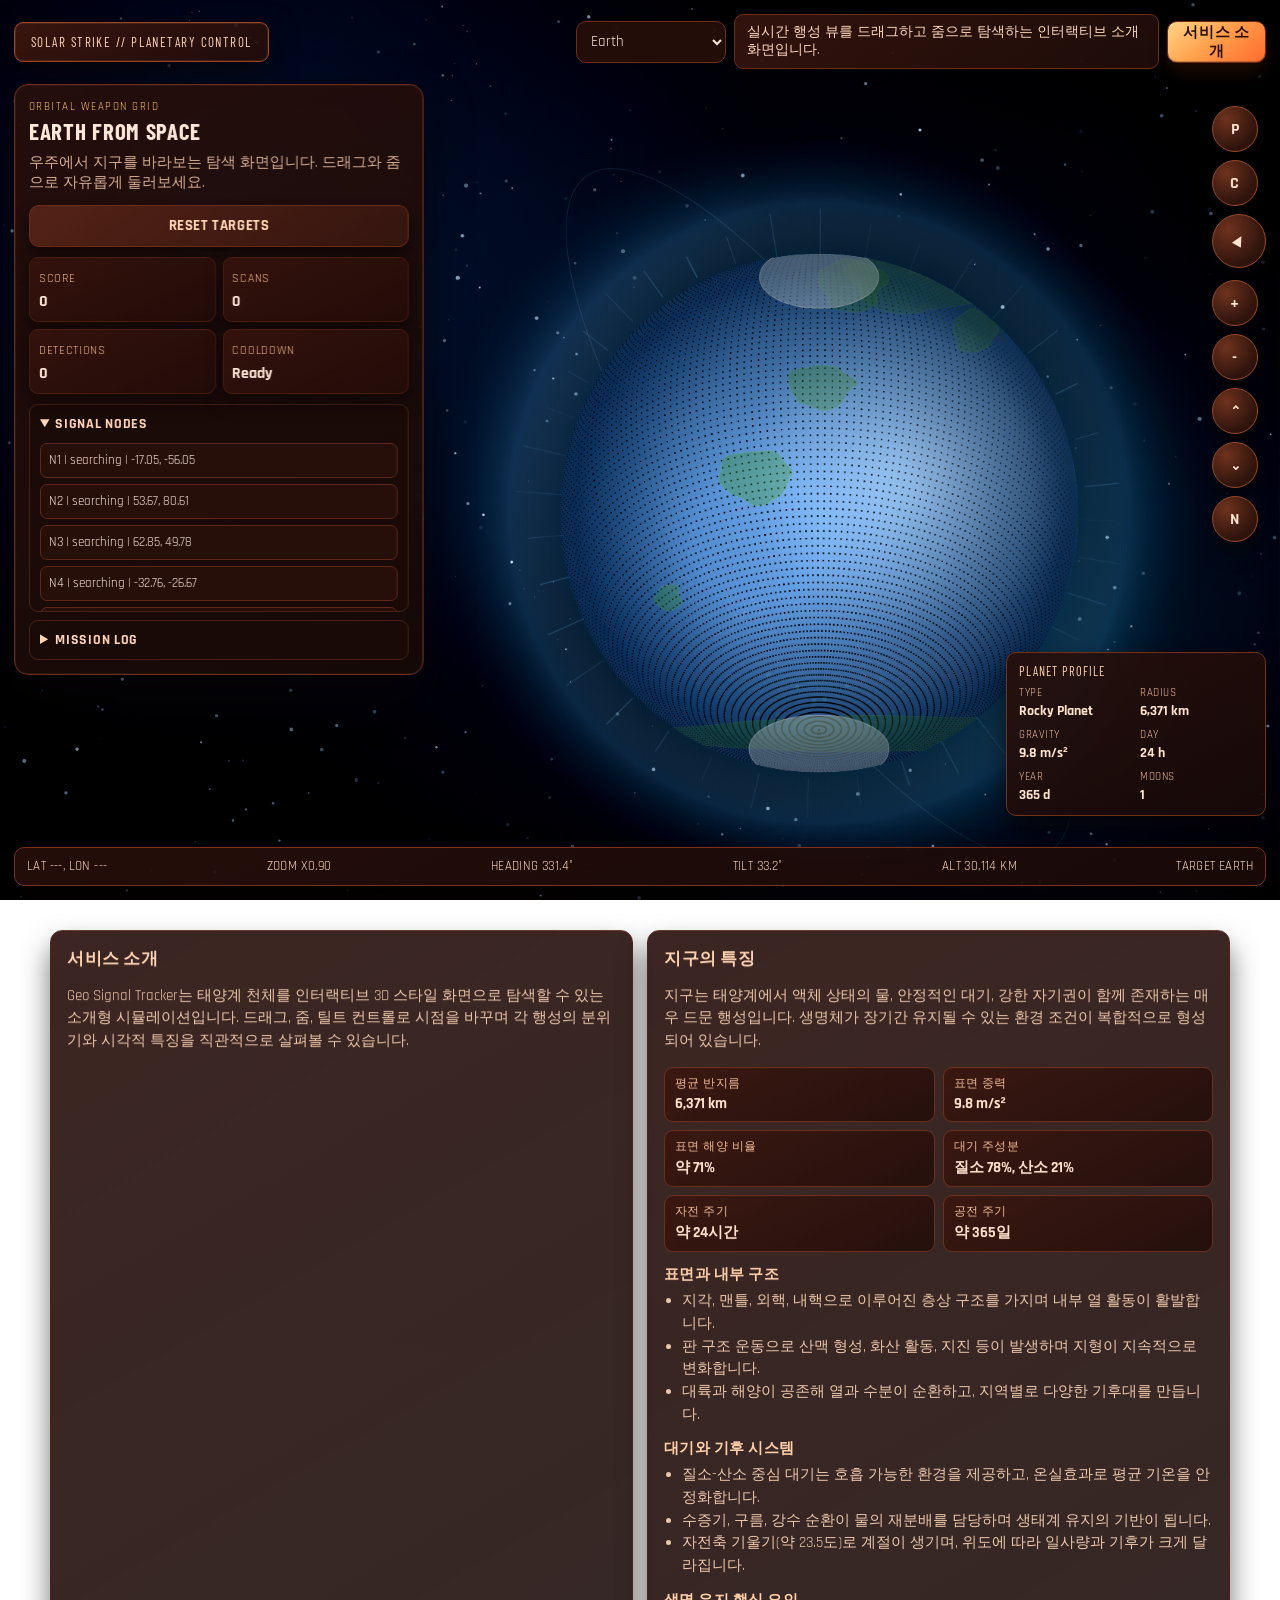
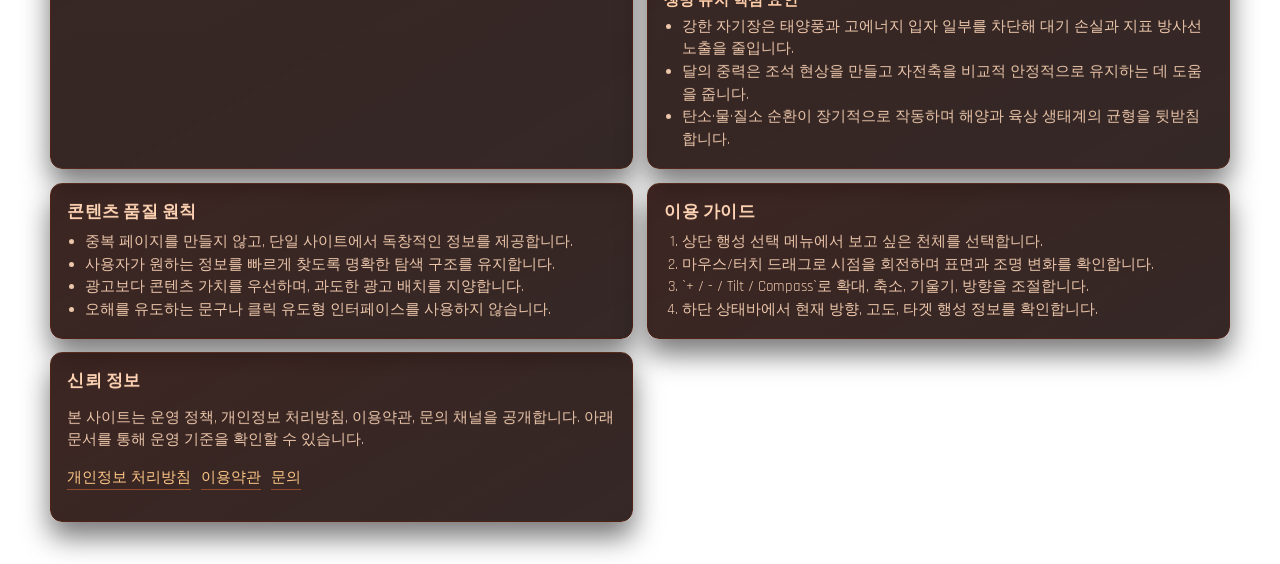
==== index.html @ fbc47e7e "Add impacts events cinema mode and planet info overlay" ====
<!doctype html>
<html lang="ko">
<head>
  <meta charset="UTF-8" />
  <meta name="viewport" content="width=device-width, initial-scale=1.0" />
  <meta
    name="description"
    content="Geo Signal Tracker는 태양계 천체를 인터랙티브 뷰로 탐색하는 소개형 시뮬레이션 웹사이트입니다."
  />
  <meta name="robots" content="index,follow,max-image-preview:large" />
  <meta name="google-adsense-account" content="ca-pub-2915741349735828" />
  <title>Planet Strike Console</title>
  <link rel="preconnect" href="https://fonts.googleapis.com" />
  <link rel="preconnect" href="https://fonts.gstatic.com" crossorigin />
  <link
    href="https://fonts.googleapis.com/css2?family=Barlow+Condensed:wght@500;700&family=Rajdhani:wght@400;500;700&display=swap"
    rel="stylesheet"
  />
  <link href="/style.css" rel="stylesheet" />
  <script
    async
    src="https://pagead2.googlesyndication.com/pagead/js/adsbygoogle.js?client=ca-pub-2915741349735828"
    crossorigin="anonymous"
  ></script>
</head>
<body>
  <main class="earth-app">
    <section class="globe-stage panel">
      <canvas id="globe-canvas" width="900" height="900" aria-label="interactive earth"></canvas>

      <header class="top-bar">
        <div class="brand">SOLAR STRIKE // PLANETARY CONTROL</div>
        <form id="strike-form" autocomplete="off" class="search-wrap">
          <select id="planet-select" name="planet" aria-label="Select planet">
            <option value="sun">Sun</option>
            <option value="mercury">Mercury</option>
            <option value="venus">Venus</option>
            <option value="earth" selected>Earth</option>
            <option value="mars">Mars</option>
            <option value="jupiter">Jupiter</option>
            <option value="saturn">Saturn</option>
            <option value="uranus">Uranus</option>
            <option value="neptune">Neptune</option>
            <option value="pluto">Pluto</option>
          </select>
          <p class="intro-chip">실시간 행성 뷰를 드래그하고 줌으로 탐색하는 인터랙티브 소개 화면입니다.</p>
          <button id="fire-btn" type="button">서비스 소개</button>
        </form>
      </header>

      <aside class="left-panel panel">
        <p class="eyebrow">Orbital Weapon Grid</p>
        <h1 id="mission-title">Earth From Space</h1>
        <p id="mission-sub" class="sub">우주에서 지구를 바라보는 탐색 화면입니다. 드래그와 줌으로 자유롭게 둘러보세요.</p>

        <form class="scan-form">
          <button id="scan-btn" class="secondary" type="button">Reset Targets</button>
        </form>

        <div class="hud-grid">
          <div class="stat"><span>Score</span><strong id="score">0</strong></div>
          <div class="stat"><span>Scans</span><strong id="shots">0</strong></div>
          <div class="stat"><span>Detections</span><strong id="hits">0</strong></div>
          <div class="stat"><span>Cooldown</span><strong id="cooldown">Ready</strong></div>
        </div>

        <details class="drawer" open>
          <summary>Signal Nodes</summary>
          <ul id="node-list"></ul>
        </details>

        <details class="drawer">
          <summary>Mission Log</summary>
          <ul id="log"></ul>
        </details>
      </aside>

      <div class="map-tools">
        <button id="drag-mode" aria-label="Toggle drag target">P</button>
        <button id="cinema-mode" aria-label="Toggle cinema mode">C</button>
        <button id="compass-btn" aria-label="Reset north">
          <span id="compass-needle">▲</span>
        </button>
        <button id="zoom-in" aria-label="Zoom in">+</button>
        <button id="zoom-out" aria-label="Zoom out">-</button>
        <button id="tilt-up" aria-label="Tilt up">⌃</button>
        <button id="tilt-down" aria-label="Tilt down">⌄</button>
        <button id="reset-view" aria-label="Reset view">N</button>
      </div>

      <aside id="planet-info" class="planet-info panel">
        <p class="planet-info-title">Planet Profile</p>
        <div class="planet-info-grid">
          <div><span>Type</span><strong id="info-type">-</strong></div>
          <div><span>Radius</span><strong id="info-radius">-</strong></div>
          <div><span>Gravity</span><strong id="info-gravity">-</strong></div>
          <div><span>Day</span><strong id="info-day">-</strong></div>
          <div><span>Year</span><strong id="info-year">-</strong></div>
          <div><span>Moons</span><strong id="info-moons">-</strong></div>
        </div>
      </aside>

      <footer class="status-bar">
        <span id="view-coord">Lat ---, Lon ---</span>
        <span id="view-zoom">Zoom x1.00</span>
        <span id="view-heading">Heading ---</span>
        <span id="view-tilt">Tilt ---</span>
        <span id="view-alt">Alt --- km</span>
        <span id="view-target">Target Earth</span>
      </footer>
    </section>

    <section class="content-shell">
      <article class="content-card">
        <h2>서비스 소개</h2>
        <p>
          Geo Signal Tracker는 태양계 천체를 인터랙티브 3D 스타일 화면으로 탐색할 수 있는 소개형 시뮬레이션입니다.
          드래그, 줌, 틸트 컨트롤로 시점을 바꾸며 각 행성의 분위기와 시각적 특징을 직관적으로 살펴볼 수 있습니다.
        </p>
      </article>

      <article class="content-card">
        <h2>지구의 특징</h2>
        <p>
          지구는 태양계에서 액체 상태의 물, 안정적인 대기, 강한 자기권이 함께 존재하는 매우 드문 행성입니다.
          생명체가 장기간 유지될 수 있는 환경 조건이 복합적으로 형성되어 있습니다.
        </p>
        <div class="earth-facts-grid">
          <div class="fact-item"><span>평균 반지름</span><strong>6,371 km</strong></div>
          <div class="fact-item"><span>표면 중력</span><strong>9.8 m/s²</strong></div>
          <div class="fact-item"><span>표면 해양 비율</span><strong>약 71%</strong></div>
          <div class="fact-item"><span>대기 주성분</span><strong>질소 78%, 산소 21%</strong></div>
          <div class="fact-item"><span>자전 주기</span><strong>약 24시간</strong></div>
          <div class="fact-item"><span>공전 주기</span><strong>약 365일</strong></div>
        </div>

        <h3>표면과 내부 구조</h3>
        <ul>
          <li>지각, 맨틀, 외핵, 내핵으로 이루어진 층상 구조를 가지며 내부 열 활동이 활발합니다.</li>
          <li>판 구조 운동으로 산맥 형성, 화산 활동, 지진 등이 발생하며 지형이 지속적으로 변화합니다.</li>
          <li>대륙과 해양이 공존해 열과 수분이 순환하고, 지역별로 다양한 기후대를 만듭니다.</li>
        </ul>

        <h3>대기와 기후 시스템</h3>
        <ul>
          <li>질소-산소 중심 대기는 호흡 가능한 환경을 제공하고, 온실효과로 평균 기온을 안정화합니다.</li>
          <li>수증기, 구름, 강수 순환이 물의 재분배를 담당하며 생태계 유지의 기반이 됩니다.</li>
          <li>자전축 기울기(약 23.5도)로 계절이 생기며, 위도에 따라 일사량과 기후가 크게 달라집니다.</li>
        </ul>

        <h3>생명 유지 핵심 요인</h3>
        <ul>
          <li>강한 자기장은 태양풍과 고에너지 입자 일부를 차단해 대기 손실과 지표 방사선 노출을 줄입니다.</li>
          <li>달의 중력은 조석 현상을 만들고 자전축을 비교적 안정적으로 유지하는 데 도움을 줍니다.</li>
          <li>탄소·물·질소 순환이 장기적으로 작동하며 해양과 육상 생태계의 균형을 뒷받침합니다.</li>
        </ul>
      </article>

      <article class="content-card">
        <h2>콘텐츠 품질 원칙</h2>
        <ul>
          <li>중복 페이지를 만들지 않고, 단일 사이트에서 독창적인 정보를 제공합니다.</li>
          <li>사용자가 원하는 정보를 빠르게 찾도록 명확한 탐색 구조를 유지합니다.</li>
          <li>광고보다 콘텐츠 가치를 우선하며, 과도한 광고 배치를 지양합니다.</li>
          <li>오해를 유도하는 문구나 클릭 유도형 인터페이스를 사용하지 않습니다.</li>
        </ul>
      </article>

      <article class="content-card">
        <h2>이용 가이드</h2>
        <ol>
          <li>상단 행성 선택 메뉴에서 보고 싶은 천체를 선택합니다.</li>
          <li>마우스/터치 드래그로 시점을 회전하며 표면과 조명 변화를 확인합니다.</li>
          <li>`+ / - / Tilt / Compass`로 확대, 축소, 기울기, 방향을 조절합니다.</li>
          <li>하단 상태바에서 현재 방향, 고도, 타겟 행성 정보를 확인합니다.</li>
        </ol>
      </article>

      <article class="content-card">
        <h2>신뢰 정보</h2>
        <p>
          본 사이트는 운영 정책, 개인정보 처리방침, 이용약관, 문의 채널을 공개합니다.
          아래 문서를 통해 운영 기준을 확인할 수 있습니다.
        </p>
        <p class="policy-links">
          <a href="/privacy.html">개인정보 처리방침</a>
          <a href="/terms.html">이용약관</a>
          <a href="/contact.html">문의</a>
        </p>
      </article>
    </section>
  </main>

  <script defer src="/main.js"></script>
</body>
</html>
---- style.css ----
:root {
  --bg-0: #090402;
  --bg-1: #140805;
  --bg-2: #1f0f0a;
  --panel: rgba(28, 11, 8, 0.86);
  --panel-strong: rgba(38, 14, 10, 0.94);
  --line: #6f2c16;
  --line-soft: #4a1f12;
  --text: #ffe8d9;
  --muted: #d6ae93;
  --accent: #ff7a2a;
  --accent-2: #ffc46a;
  --good: #9af0ce;
  --alert: #ff7c68;
}

* {
  box-sizing: border-box;
}

body {
  margin: 0;
  min-height: 100vh;
  font-family: "Rajdhani", "Noto Sans KR", sans-serif;
  color: var(--text);
  background:
    radial-gradient(circle at 16% 22%, rgba(255, 119, 54, 0.14), transparent 35%),
    radial-gradient(circle at 81% 74%, rgba(255, 196, 106, 0.12), transparent 38%),
    linear-gradient(140deg, var(--bg-0) 0%, var(--bg-1) 45%, var(--bg-2) 100%);
  background-attachment: fixed;
}

body::before,
body::after {
  content: "";
  position: fixed;
  inset: 0;
  pointer-events: none;
  z-index: -1;
}

body::before {
  background:
    radial-gradient(circle at 52% 52%, rgba(255, 117, 49, 0.08) 0, rgba(255, 117, 49, 0) 54%),
    repeating-linear-gradient(
      -22deg,
      rgba(255, 169, 92, 0.035) 0 1px,
      rgba(255, 169, 92, 0) 1px 16px
    );
}

body::after {
  background-image:
    radial-gradient(circle, rgba(255, 234, 216, 0.2) 0 0.7px, transparent 0.8px),
    radial-gradient(circle, rgba(255, 175, 114, 0.14) 0 0.5px, transparent 0.7px);
  background-size: 170px 170px, 105px 105px;
  background-position: 0 0, 45px 30px;
  opacity: 0.22;
}

.earth-app {
  width: 100vw;
  min-height: 100vh;
  perspective: 1300px;
}

.panel {
  border: 1px solid var(--line);
  border-radius: 14px;
  backdrop-filter: blur(12px);
}

.globe-stage {
  position: relative;
  min-height: 100vh;
  overflow: hidden;
  border: 0;
  border-radius: 0;
  transform-style: preserve-3d;
  transition: transform 220ms ease-out;
}

#globe-canvas {
  width: 100%;
  height: 100vh;
  display: block;
  touch-action: none;
  cursor: grab;
  filter: saturate(1.2) contrast(1.14) brightness(1.03);
}

#globe-canvas.dragging {
  cursor: grabbing;
}

.top-bar {
  position: absolute;
  top: 14px;
  left: 14px;
  right: 14px;
  display: flex;
  justify-content: space-between;
  align-items: center;
  gap: 14px;
  pointer-events: none;
  transform: translate3d(0, 0, 22px);
  transition: transform 180ms ease-out;
}

.brand {
  padding: 11px 16px;
  border-radius: 9px;
  border: 1px solid #9d4322;
  background:
    linear-gradient(145deg, rgba(61, 22, 14, 0.92), rgba(35, 14, 10, 0.9));
  letter-spacing: 0.11em;
  text-transform: uppercase;
  font-size: 0.82rem;
  font-family: "Barlow Condensed", "Rajdhani", sans-serif;
  color: #ffd6b9;
  box-shadow:
    0 10px 28px rgba(13, 6, 4, 0.65),
    inset 0 0 0 1px rgba(255, 194, 149, 0.1);
}

.search-wrap {
  width: min(690px, 72vw);
  display: flex;
  gap: 8px;
  align-items: center;
  pointer-events: auto;
}

.search-wrap .intro-chip {
  flex: 1 1 auto;
  margin: 0;
  padding: 9px 12px;
  border: 1px solid #6f2c16;
  border-radius: 9px;
  background: linear-gradient(145deg, rgba(53, 20, 14, 0.94), rgba(31, 13, 9, 0.92));
  color: #ffd8bd;
  font-size: 0.85rem;
  line-height: 1.3;
}

#planet-select {
  flex: 0 0 150px;
}

.left-panel {
  position: absolute;
  top: 84px;
  left: 14px;
  width: min(410px, 92vw);
  max-height: calc(100vh - 180px);
  overflow: auto;
  background:
    linear-gradient(152deg, rgba(40, 15, 11, 0.91), rgba(23, 10, 8, 0.9));
  padding: 14px;
  box-shadow:
    0 20px 46px rgba(8, 4, 3, 0.66),
    inset 0 0 0 1px rgba(255, 202, 163, 0.06);
  transform: translate3d(0, 0, 36px) rotateX(0deg) rotateY(2.4deg);
  transform-origin: left center;
  transition: transform 220ms ease-out;
}

.eyebrow {
  margin: 0;
  text-transform: uppercase;
  letter-spacing: 0.13em;
  color: var(--accent-2);
  font-size: 0.71rem;
}

h1 {
  margin: 3px 0 8px;
  font-size: 1.44rem;
  font-family: "Barlow Condensed", "Rajdhani", sans-serif;
  letter-spacing: 0.03em;
  text-transform: uppercase;
}

.sub {
  margin: 0 0 11px;
  color: var(--muted);
  font-size: 0.91rem;
  line-height: 1.4;
}

.scan-form {
  margin-bottom: 10px;
}

.hud-grid {
  display: grid;
  grid-template-columns: repeat(2, 1fr);
  gap: 7px;
  margin-bottom: 10px;
}

.stat {
  border: 1px solid var(--line-soft);
  border-radius: 9px;
  padding: 9px;
  background: linear-gradient(155deg, rgba(54, 19, 13, 0.95), rgba(35, 13, 9, 0.92));
  transform: translateZ(16px);
  box-shadow: 0 8px 18px rgba(9, 4, 2, 0.54);
}

.stat span {
  color: #f6bc93;
  font-size: 0.72rem;
  text-transform: uppercase;
  letter-spacing: 0.06em;
}

.stat strong {
  display: block;
  margin-top: 3px;
  font-size: 1rem;
}

.drawer {
  margin-top: 8px;
  border: 1px solid var(--line-soft);
  border-radius: 9px;
  background: rgba(26, 11, 8, 0.9);
  overflow: hidden;
}

.drawer summary {
  cursor: pointer;
  padding: 10px;
  font-weight: 700;
  font-size: 0.9rem;
  color: #ffd5ba;
  text-transform: uppercase;
  letter-spacing: 0.05em;
}

#node-list,
#log {
  list-style: none;
  margin: 0;
  padding: 0 10px 10px;
  display: grid;
  gap: 6px;
  max-height: 168px;
  overflow: auto;
}

#node-list li,
#log li {
  border: 1px solid #5e2717;
  border-radius: 7px;
  padding: 8px;
  background: rgba(40, 15, 10, 0.95);
  font-size: 0.84rem;
}

#node-list li.detected {
  border-color: #4cb592;
  color: var(--good);
}

input,
select,
button {
  height: 42px;
  border-radius: 10px;
  border: 1px solid var(--line);
  font-size: 0.93rem;
  font-family: inherit;
}

input {
  width: 100%;
  background: var(--panel-strong);
  color: var(--text);
  padding: 0 12px;
}

select {
  min-width: 148px;
  background: var(--panel-strong);
  color: var(--text);
  padding: 0 10px;
}

button {
  background: linear-gradient(140deg, #ffd586, #ff9f4b 48%, #ff6b2f 100%);
  color: #2a0f07;
  font-weight: 700;
  text-transform: uppercase;
  letter-spacing: 0.04em;
  padding: 0 14px;
  cursor: pointer;
  box-shadow: 0 9px 16px rgba(85, 29, 10, 0.34), inset 0 -1px 0 rgba(0, 0, 0, 0.22);
}

button:hover {
  filter: brightness(1.05);
}

button:disabled {
  opacity: 0.62;
  cursor: not-allowed;
}

.secondary {
  width: 100%;
  background: linear-gradient(145deg, #542216, #34150f);
  color: #ffd7b7;
  box-shadow: 0 8px 14px rgba(8, 3, 2, 0.55);
}

.map-tools {
  position: absolute;
  right: 14px;
  top: 106px;
  display: grid;
  gap: 8px;
  transform: translate3d(0, 0, 32px) rotateX(0deg) rotateY(-2deg);
  transition: transform 220ms ease-out;
}

.planet-info {
  position: absolute;
  right: 14px;
  bottom: 84px;
  width: min(260px, 68vw);
  padding: 11px 12px;
  border: 1px solid #723019;
  border-radius: 10px;
  background: linear-gradient(152deg, rgba(40, 15, 11, 0.92), rgba(24, 10, 8, 0.88));
  box-shadow: 0 12px 26px rgba(8, 4, 3, 0.62);
  transform: translate3d(0, 0, 24px);
  transition: transform 220ms ease-out;
}

.planet-info-title {
  margin: 0 0 8px;
  color: #ffd4b2;
  font-size: 0.78rem;
  letter-spacing: 0.08em;
  text-transform: uppercase;
  font-family: "Barlow Condensed", "Rajdhani", sans-serif;
}

.planet-info-grid {
  display: grid;
  grid-template-columns: repeat(2, minmax(0, 1fr));
  gap: 8px;
}

.planet-info-grid span {
  display: block;
  color: #efbb98;
  font-size: 0.69rem;
  text-transform: uppercase;
  letter-spacing: 0.05em;
}

.planet-info-grid strong {
  display: block;
  margin-top: 2px;
  color: #ffe3cd;
  font-size: 0.86rem;
}

.map-tools button {
  width: 46px;
  height: 46px;
  padding: 0;
  border-radius: 50%;
  background: radial-gradient(circle at 30% 28%, #6f321e, #2f140d 68%);
  color: #ffe5cf;
  border: 1px solid #9d4a2a;
  font-size: 1rem;
  display: grid;
  place-items: center;
  box-shadow: 0 9px 20px rgba(11, 5, 3, 0.62);
}

.map-tools button.active {
  border-color: #ffd19c;
  box-shadow: 0 0 0 1px rgba(255, 209, 156, 0.45), 0 9px 20px rgba(11, 5, 3, 0.62);
}

#compass-btn {
  width: 54px;
  height: 54px;
  margin-bottom: 4px;
}

#compass-needle {
  display: inline-block;
  font-size: 1.1rem;
  transform: rotate(var(--heading, 0deg));
  transition: transform 120ms linear;
}

.status-bar {
  position: absolute;
  left: 14px;
  right: 14px;
  bottom: 14px;
  padding: 10px 12px;
  display: flex;
  gap: 14px;
  justify-content: space-between;
  align-items: center;
  border: 1px solid #7a321b;
  border-radius: 10px;
  background: linear-gradient(152deg, rgba(38, 14, 10, 0.94), rgba(26, 10, 8, 0.9));
  color: #ffd9bf;
  font-size: 0.82rem;
  text-transform: uppercase;
  letter-spacing: 0.03em;
  transform: translate3d(0, 0, 26px) rotateX(0deg);
  box-shadow: 0 14px 30px rgba(7, 3, 2, 0.64);
  transition: transform 220ms ease-out;
}

.log-alert {
  color: var(--alert);
}

.content-shell {
  width: min(1180px, 94vw);
  margin: 30px auto 42px;
  display: grid;
  grid-template-columns: repeat(2, minmax(0, 1fr));
  gap: 14px;
}

.content-card {
  border: 1px solid #522315;
  border-radius: 12px;
  background: linear-gradient(150deg, rgba(39, 14, 10, 0.9), rgba(24, 10, 8, 0.88));
  padding: 16px;
  transform: translate3d(0, 0, 8px) rotateX(1.2deg) rotateY(0deg);
  box-shadow: 0 15px 28px rgba(8, 4, 3, 0.55);
  transition: transform 220ms ease-out;
}

.content-card h2 {
  margin: 0 0 8px;
  font-family: "Barlow Condensed", "Rajdhani", sans-serif;
  letter-spacing: 0.03em;
  font-size: 1.06rem;
  text-transform: uppercase;
  color: #ffd4b4;
}

.content-card p,
.content-card li {
  color: #edc7ab;
  font-size: 0.92rem;
  line-height: 1.54;
}

.content-card h3 {
  margin: 12px 0 6px;
  font-family: "Barlow Condensed", "Rajdhani", sans-serif;
  letter-spacing: 0.03em;
  font-size: 0.94rem;
  text-transform: uppercase;
  color: #ffcfab;
}

.content-card ul,
.content-card ol {
  margin: 0;
  padding-left: 18px;
}

.earth-facts-grid {
  margin: 10px 0 8px;
  display: grid;
  grid-template-columns: repeat(2, minmax(0, 1fr));
  gap: 8px;
}

.fact-item {
  border: 1px solid #6b301d;
  border-radius: 9px;
  padding: 8px 10px;
  background: linear-gradient(155deg, rgba(58, 22, 15, 0.9), rgba(35, 14, 10, 0.88));
}

.fact-item span {
  display: block;
  color: #f0bb96;
  font-size: 0.73rem;
  letter-spacing: 0.04em;
  text-transform: uppercase;
}

.fact-item strong {
  display: block;
  margin-top: 3px;
  color: #ffe3cd;
  font-size: 0.96rem;
}

.policy-links {
  display: flex;
  gap: 10px;
  flex-wrap: wrap;
}

.policy-links a {
  color: #ffc787;
  text-decoration: none;
  border-bottom: 1px solid #8f492d;
}

@media (max-width: 980px) {
  .top-bar {
    flex-direction: column;
    align-items: stretch;
    gap: 8px;
  }

  .search-wrap {
    width: 100%;
    flex-wrap: wrap;
  }

  #planet-select {
    flex: 1 1 170px;
  }

  .left-panel {
    top: auto;
    left: 10px;
    right: 10px;
    bottom: 90px;
    width: auto;
    max-height: 46vh;
    transform: none;
  }

  .map-tools {
    right: 10px;
    top: 136px;
    transform: none;
  }

  .planet-info {
    right: 10px;
    bottom: 92px;
    width: min(240px, 62vw);
    transform: none;
  }

  .status-bar {
    left: 10px;
    right: 10px;
    font-size: 0.73rem;
    gap: 7px;
    flex-wrap: wrap;
    transform: none;
  }

  .content-shell {
    grid-template-columns: 1fr;
    width: min(96vw, 680px);
    margin-top: 18px;
  }

  .content-card {
    transform: none;
  }

  .earth-facts-grid {
    grid-template-columns: 1fr;
  }
}
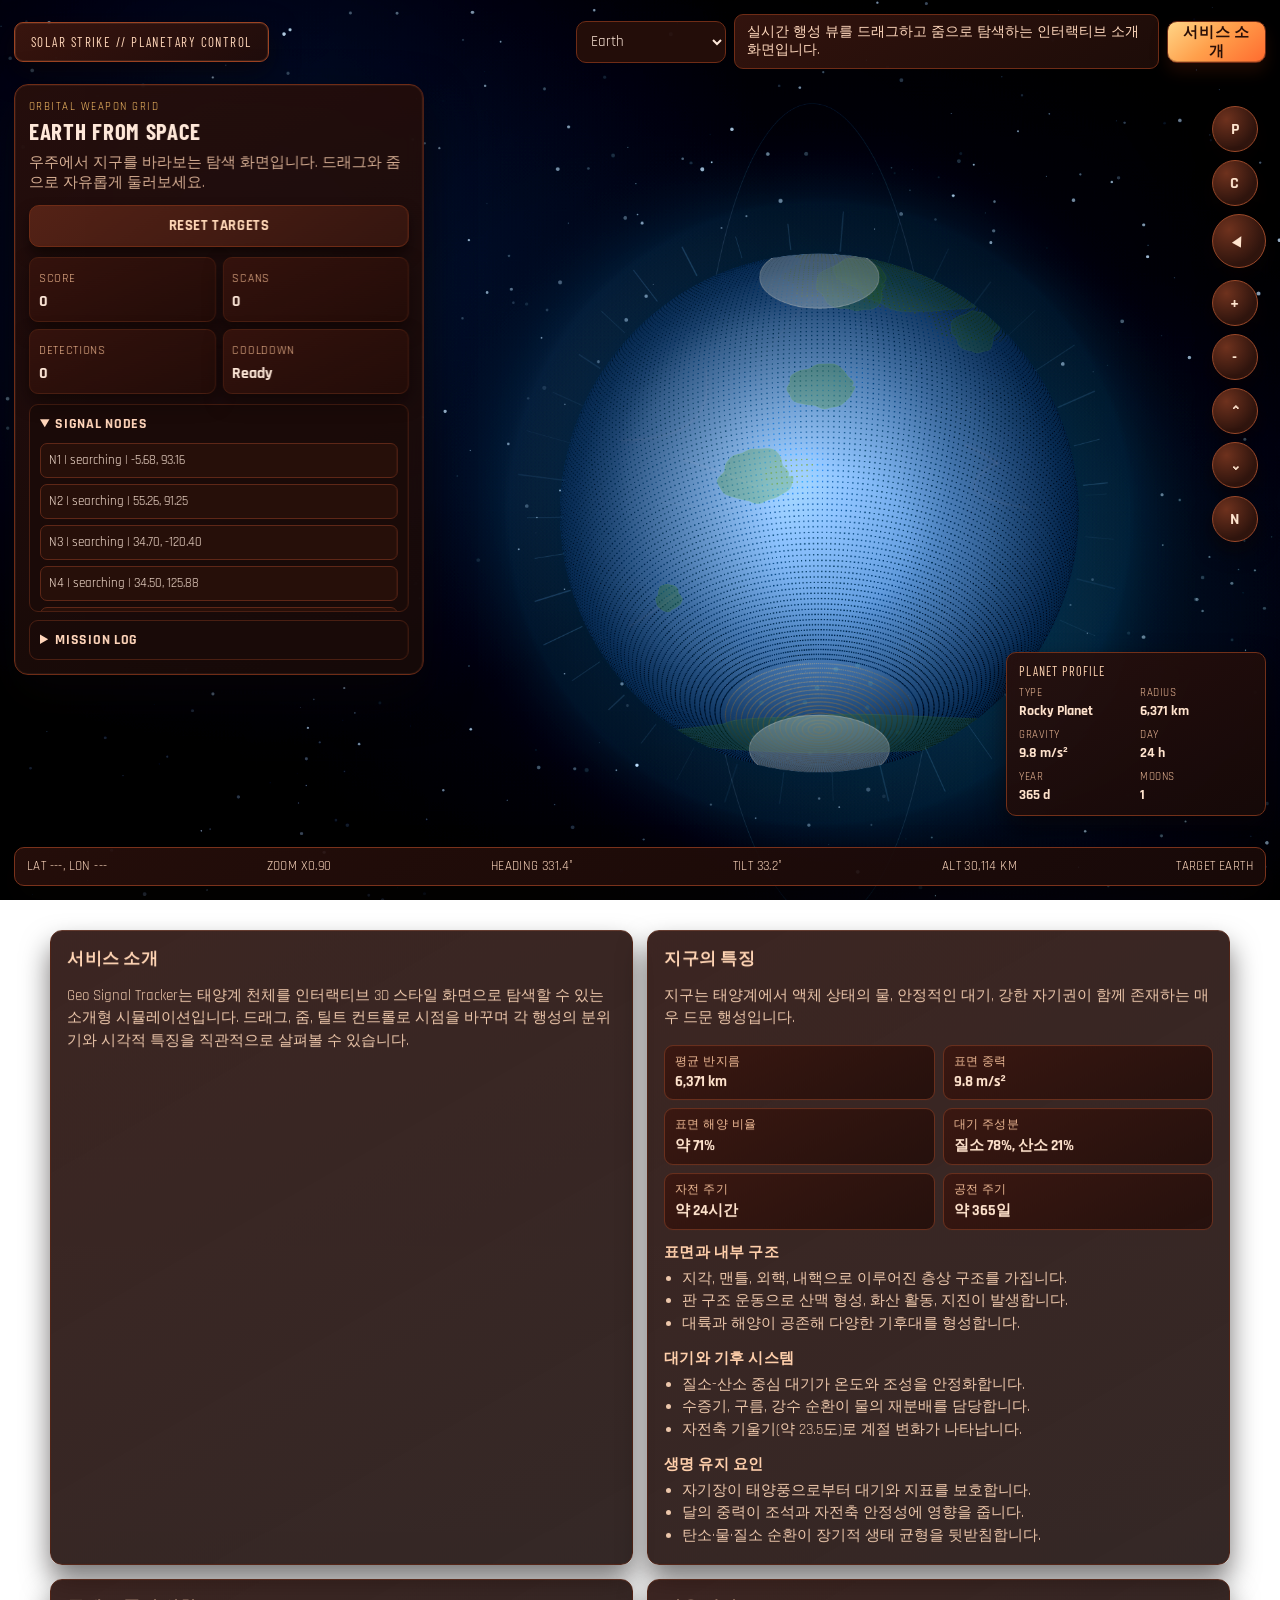
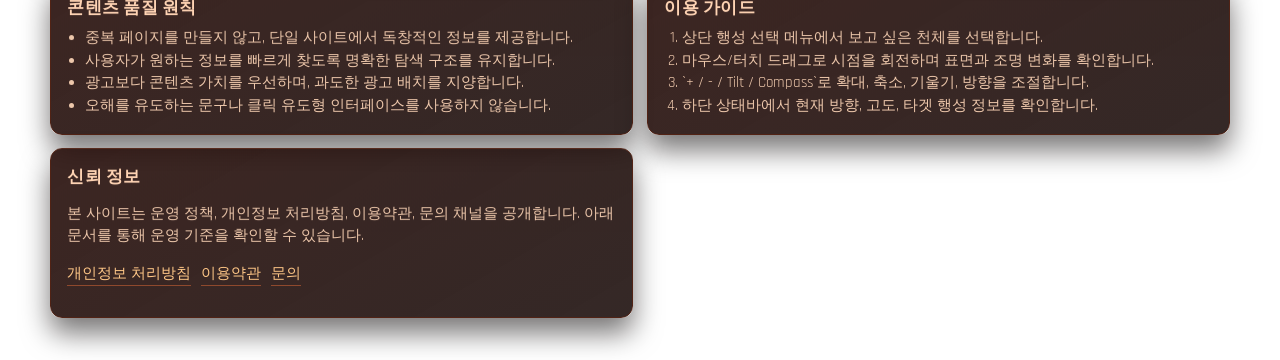
==== commit b2c2c5e3: "Add per-planet feature descriptions" ====
--- a/index.html
+++ b/index.html
@@ -119,41 +119,14 @@
         </p>
       </article>
 
-      <article class="content-card">
-        <h2>지구의 특징</h2>
-        <p>
+      <article class="content-card" id="planet-feature-card">
+        <h2 id="planet-feature-title">지구의 특징</h2>
+        <p id="planet-feature-intro">
           지구는 태양계에서 액체 상태의 물, 안정적인 대기, 강한 자기권이 함께 존재하는 매우 드문 행성입니다.
           생명체가 장기간 유지될 수 있는 환경 조건이 복합적으로 형성되어 있습니다.
         </p>
-        <div class="earth-facts-grid">
-          <div class="fact-item"><span>평균 반지름</span><strong>6,371 km</strong></div>
-          <div class="fact-item"><span>표면 중력</span><strong>9.8 m/s²</strong></div>
-          <div class="fact-item"><span>표면 해양 비율</span><strong>약 71%</strong></div>
-          <div class="fact-item"><span>대기 주성분</span><strong>질소 78%, 산소 21%</strong></div>
-          <div class="fact-item"><span>자전 주기</span><strong>약 24시간</strong></div>
-          <div class="fact-item"><span>공전 주기</span><strong>약 365일</strong></div>
-        </div>
-
-        <h3>표면과 내부 구조</h3>
-        <ul>
-          <li>지각, 맨틀, 외핵, 내핵으로 이루어진 층상 구조를 가지며 내부 열 활동이 활발합니다.</li>
-          <li>판 구조 운동으로 산맥 형성, 화산 활동, 지진 등이 발생하며 지형이 지속적으로 변화합니다.</li>
-          <li>대륙과 해양이 공존해 열과 수분이 순환하고, 지역별로 다양한 기후대를 만듭니다.</li>
-        </ul>
-
-        <h3>대기와 기후 시스템</h3>
-        <ul>
-          <li>질소-산소 중심 대기는 호흡 가능한 환경을 제공하고, 온실효과로 평균 기온을 안정화합니다.</li>
-          <li>수증기, 구름, 강수 순환이 물의 재분배를 담당하며 생태계 유지의 기반이 됩니다.</li>
-          <li>자전축 기울기(약 23.5도)로 계절이 생기며, 위도에 따라 일사량과 기후가 크게 달라집니다.</li>
-        </ul>
-
-        <h3>생명 유지 핵심 요인</h3>
-        <ul>
-          <li>강한 자기장은 태양풍과 고에너지 입자 일부를 차단해 대기 손실과 지표 방사선 노출을 줄입니다.</li>
-          <li>달의 중력은 조석 현상을 만들고 자전축을 비교적 안정적으로 유지하는 데 도움을 줍니다.</li>
-          <li>탄소·물·질소 순환이 장기적으로 작동하며 해양과 육상 생태계의 균형을 뒷받침합니다.</li>
-        </ul>
+        <div id="planet-fact-list" class="earth-facts-grid"></div>
+        <div id="planet-feature-sections"></div>
       </article>
 
       <article class="content-card">
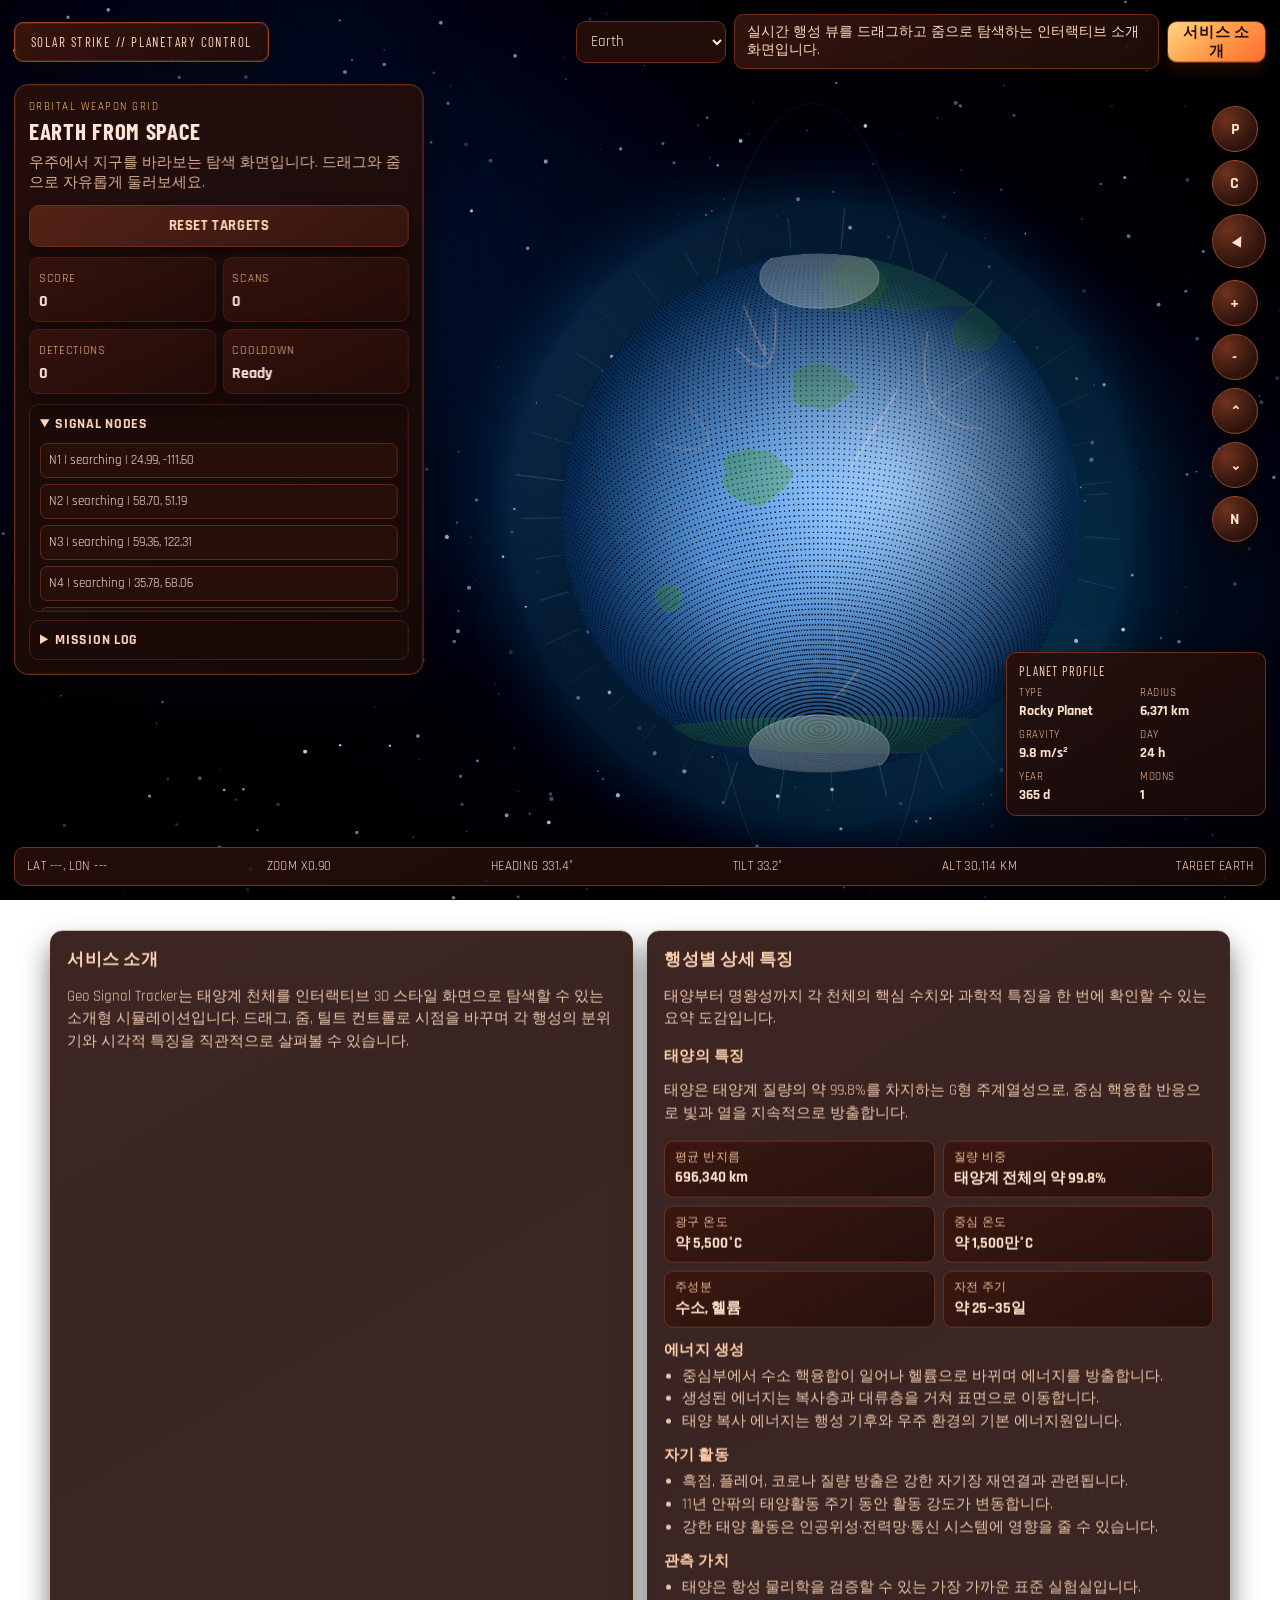
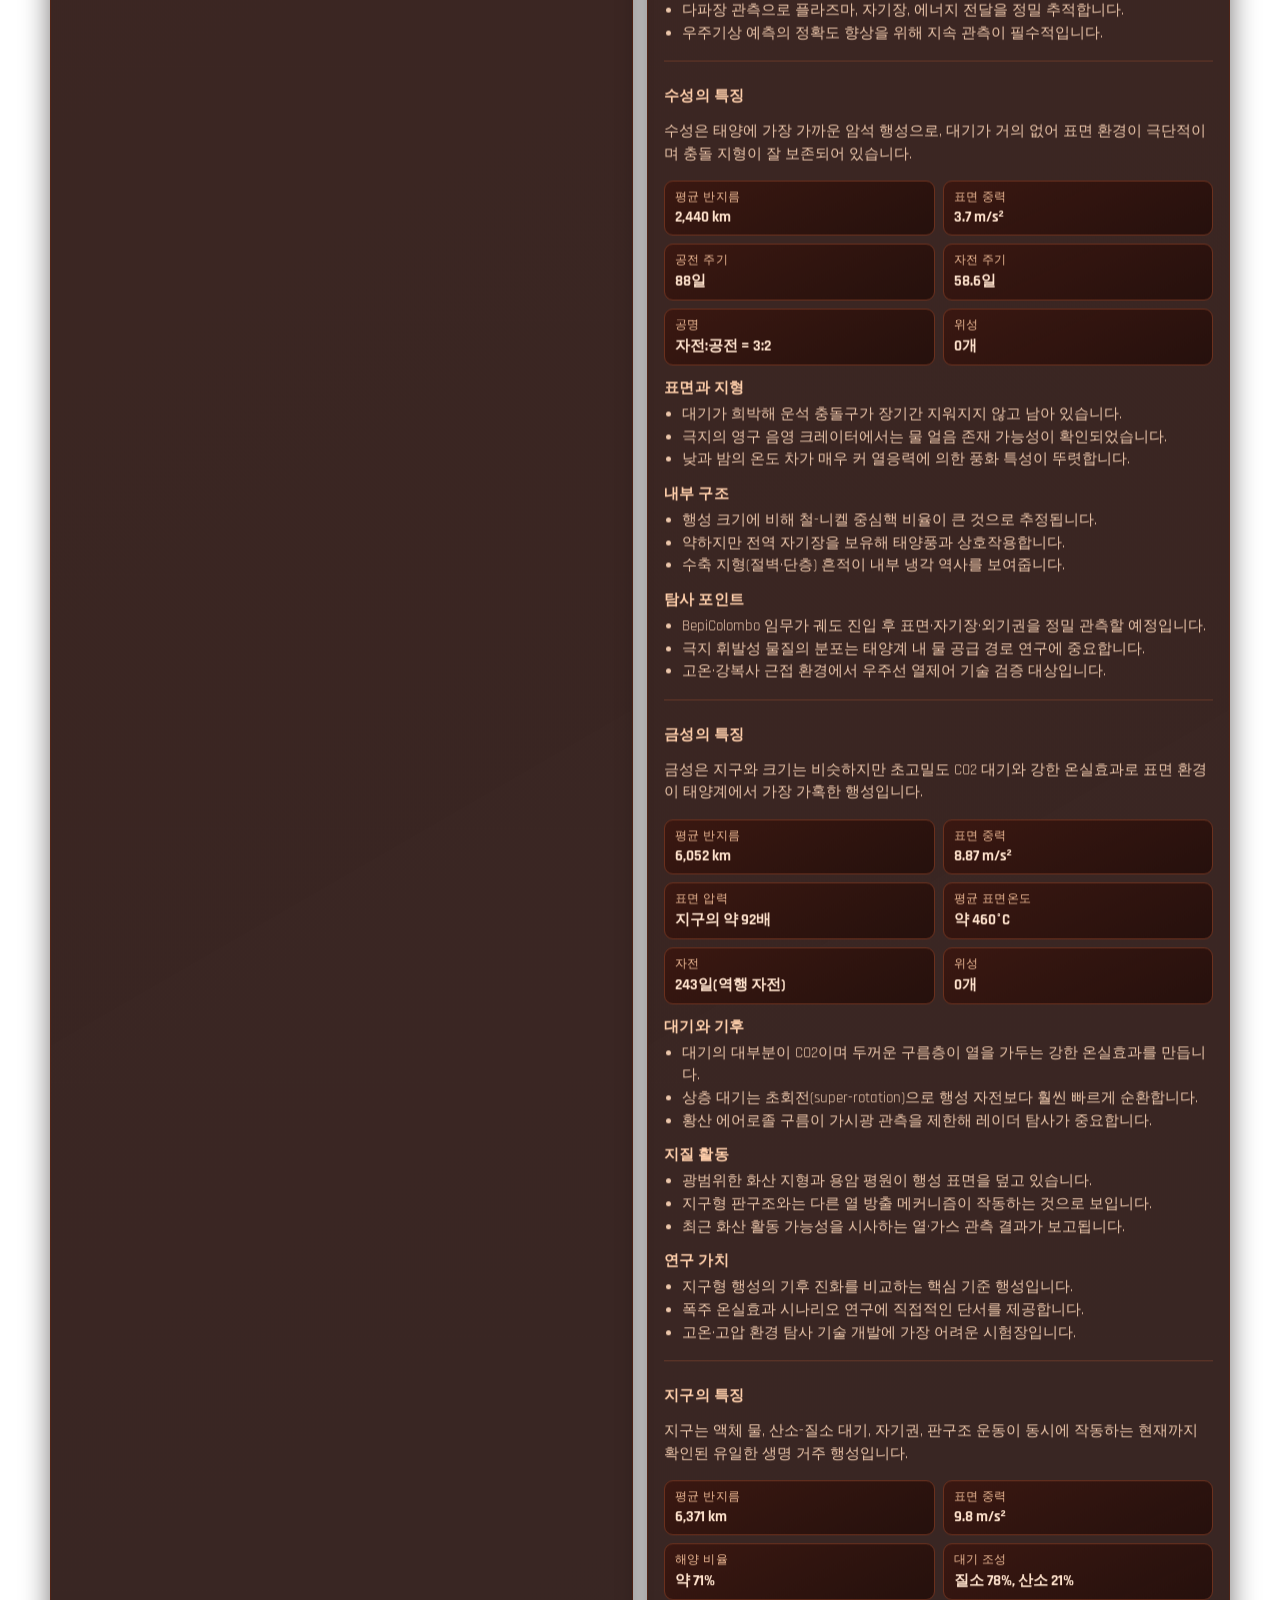
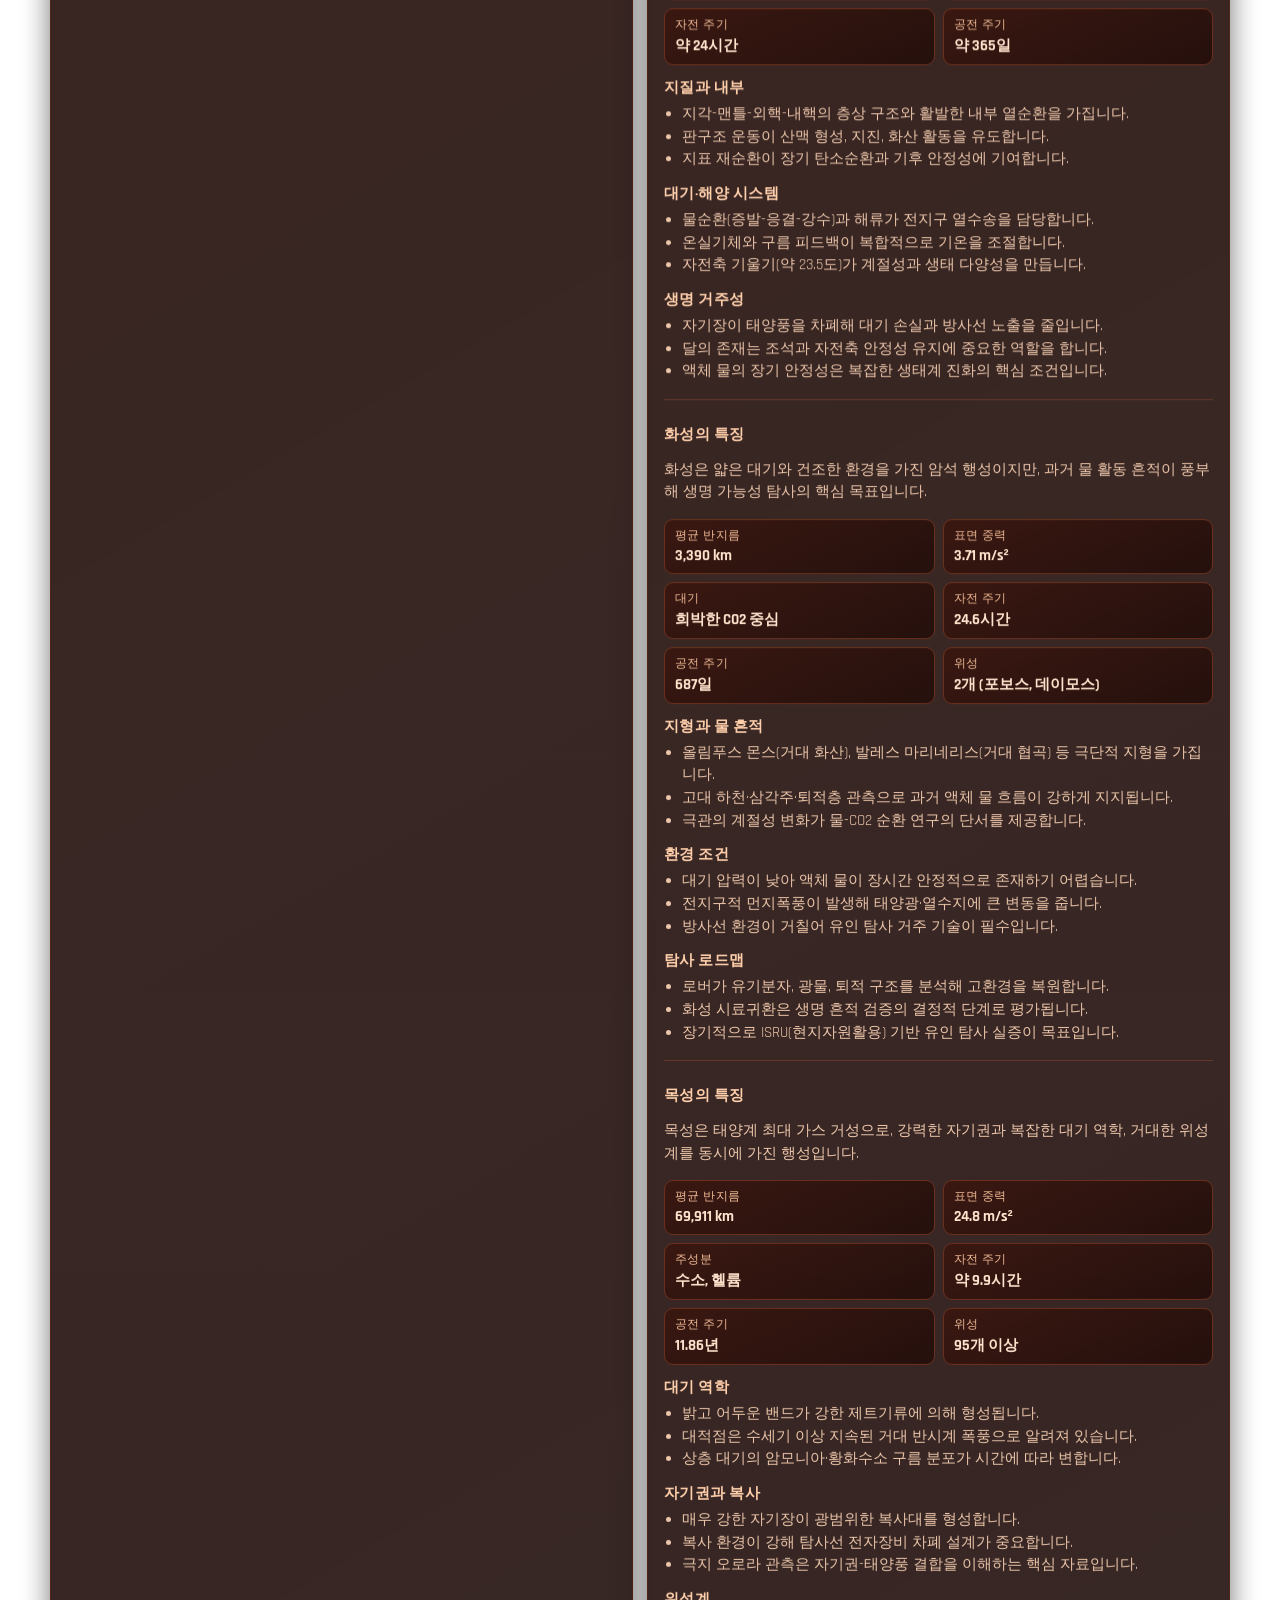
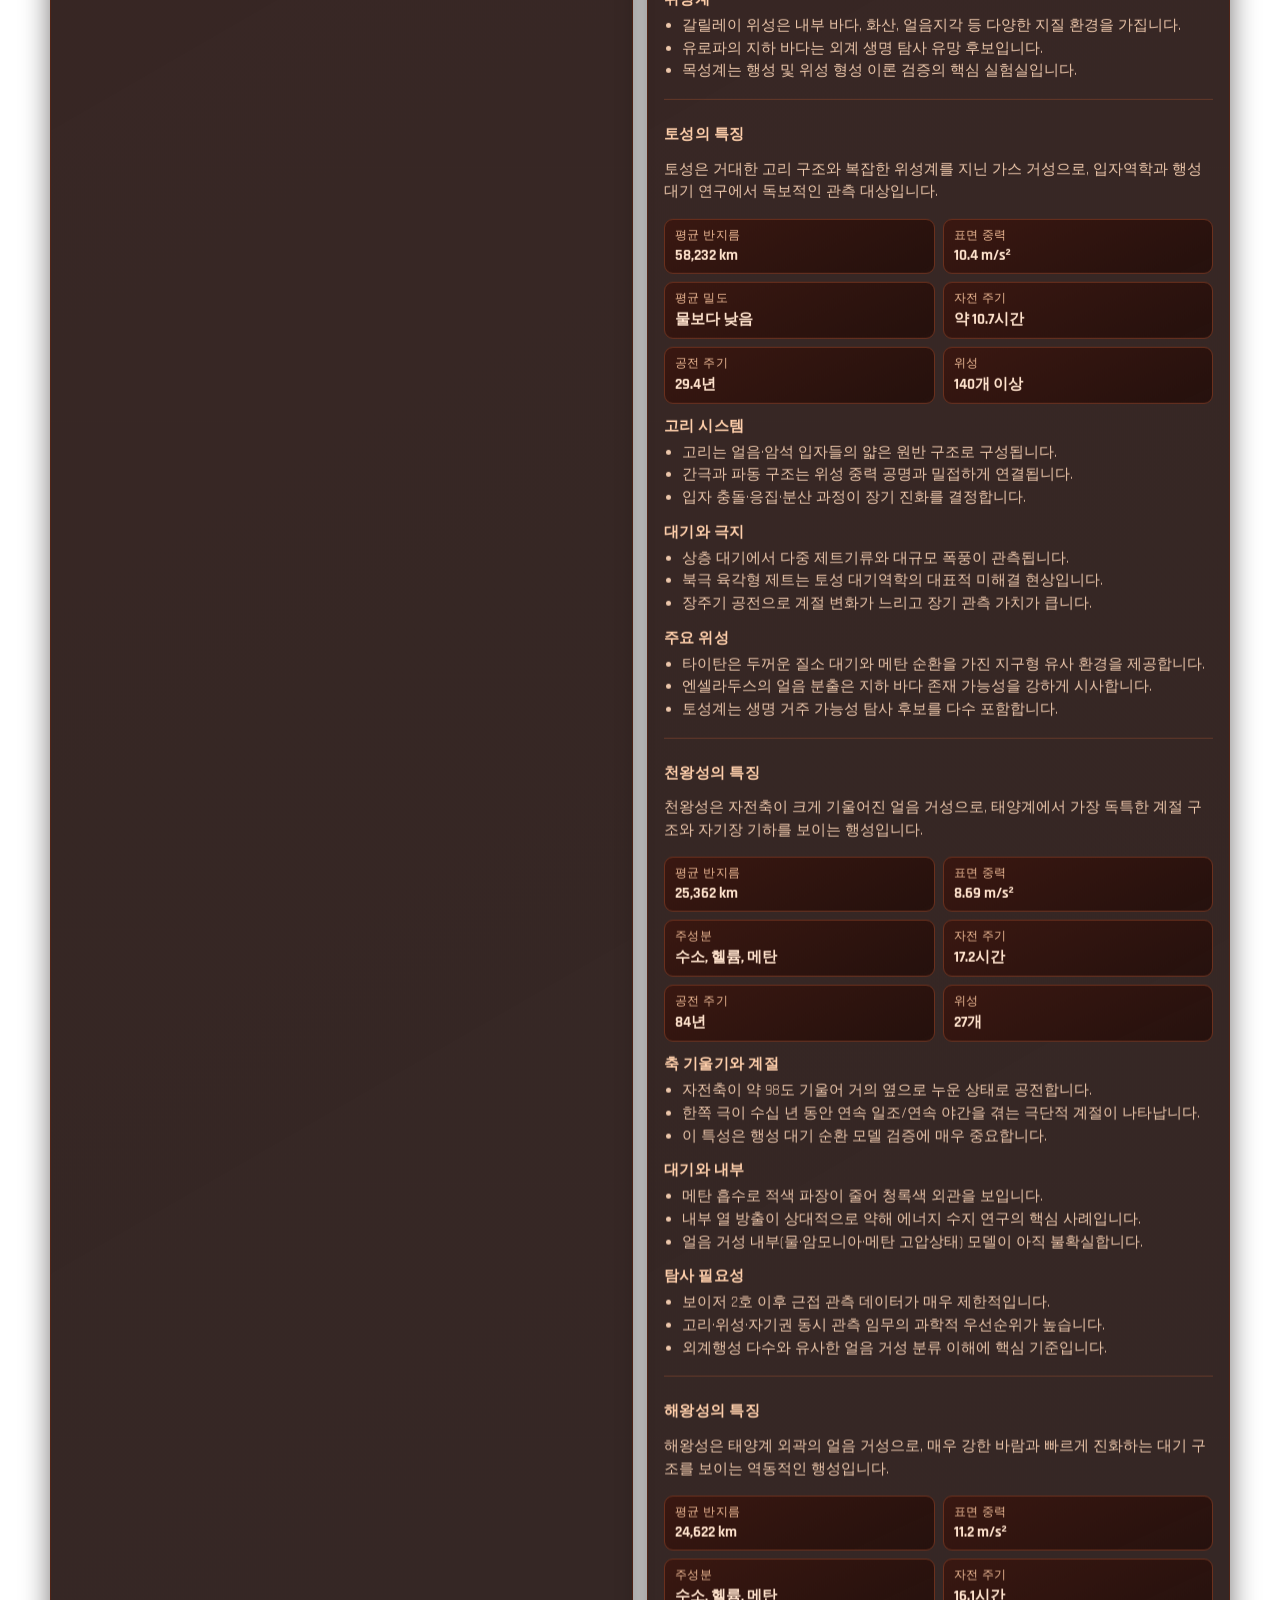
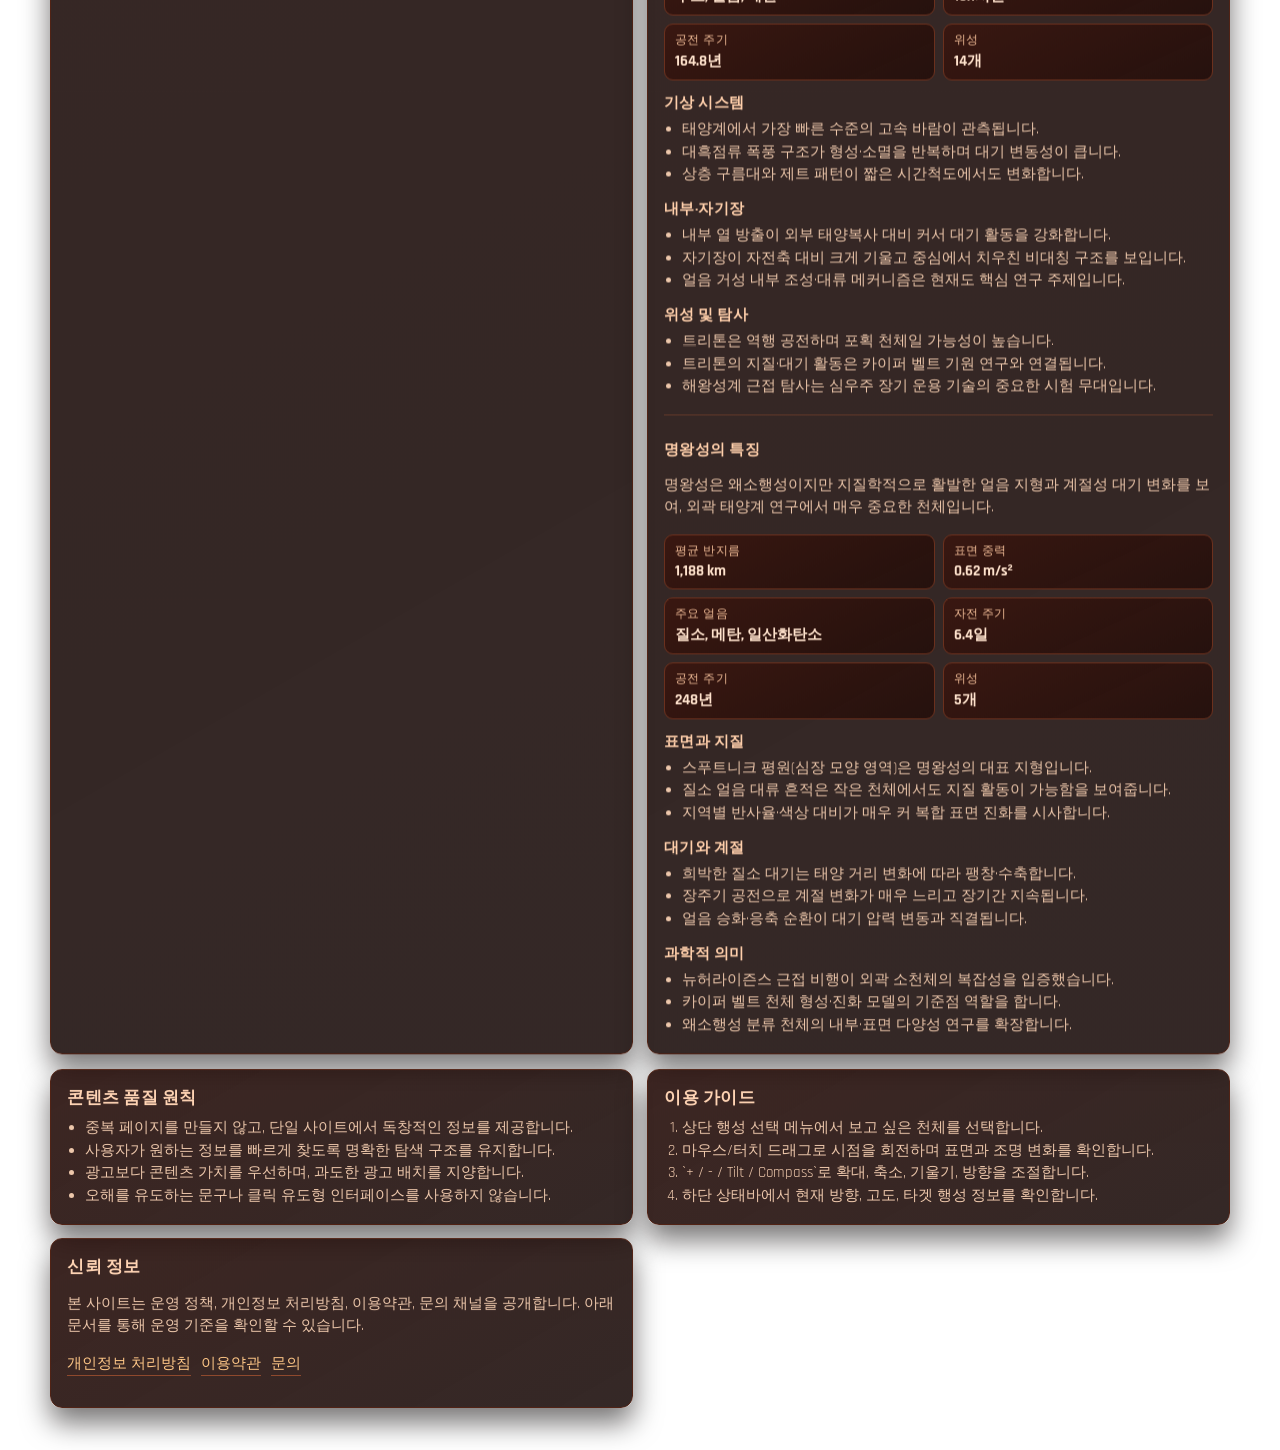
==== commit fff995fa: "Show full planet feature library and restore long-form content" ====
--- a/index.html
+++ b/index.html
@@ -120,13 +120,11 @@
       </article>
 
       <article class="content-card" id="planet-feature-card">
-        <h2 id="planet-feature-title">지구의 특징</h2>
-        <p id="planet-feature-intro">
-          지구는 태양계에서 액체 상태의 물, 안정적인 대기, 강한 자기권이 함께 존재하는 매우 드문 행성입니다.
-          생명체가 장기간 유지될 수 있는 환경 조건이 복합적으로 형성되어 있습니다.
+        <h2>행성별 상세 특징</h2>
+        <p>
+          태양부터 명왕성까지 각 천체의 핵심 수치와 과학적 특징을 한 번에 확인할 수 있는 요약 도감입니다.
         </p>
-        <div id="planet-fact-list" class="earth-facts-grid"></div>
-        <div id="planet-feature-sections"></div>
+        <div id="planet-feature-all"></div>
       </article>
 
       <article class="content-card">
--- a/style.css
+++ b/style.css
@@ -476,6 +476,18 @@
   padding-left: 18px;
 }
 
+.planet-feature-block {
+  margin-top: 16px;
+  padding-top: 12px;
+  border-top: 1px solid rgba(143, 73, 45, 0.5);
+}
+
+.planet-feature-block:first-child {
+  margin-top: 10px;
+  padding-top: 0;
+  border-top: 0;
+}
+
 .earth-facts-grid {
   margin: 10px 0 8px;
   display: grid;
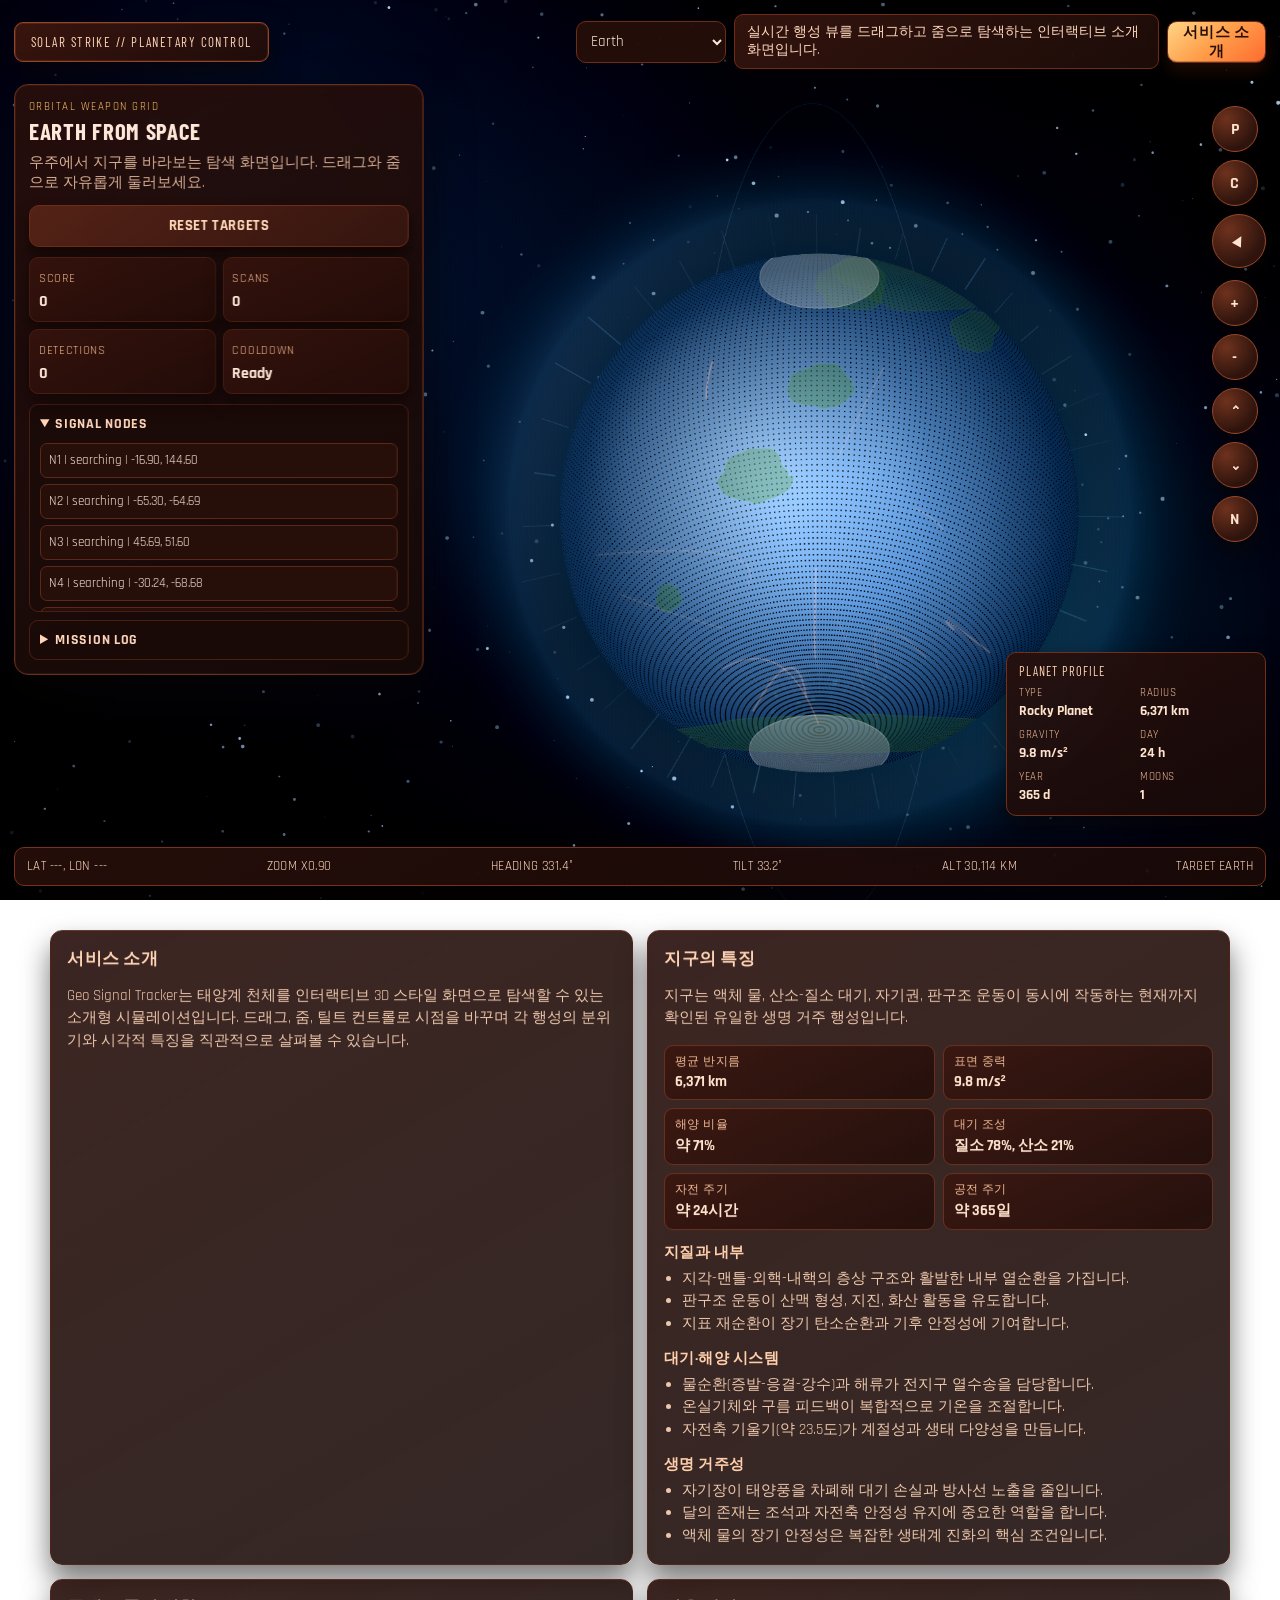
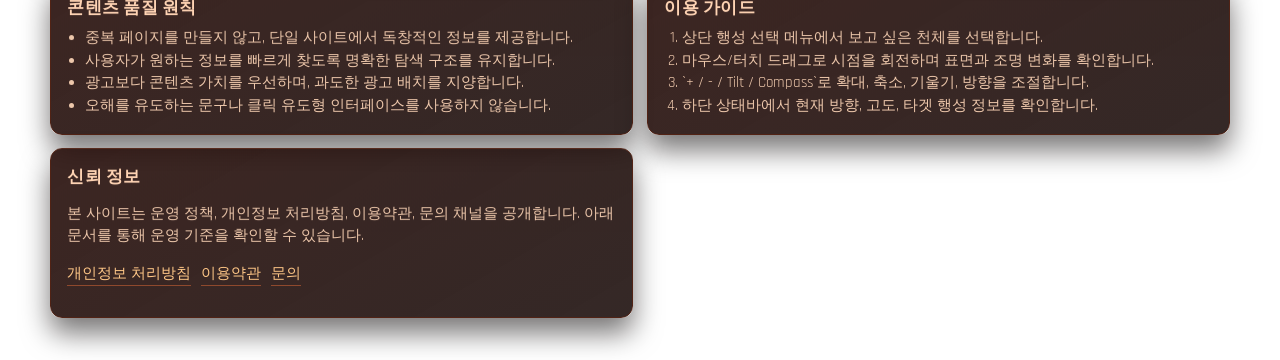
==== commit 48e9bd89: "Show planet-specific features on selection" ====
--- a/index.html
+++ b/index.html
@@ -120,11 +120,12 @@
       </article>
 
       <article class="content-card" id="planet-feature-card">
-        <h2>행성별 상세 특징</h2>
-        <p>
-          태양부터 명왕성까지 각 천체의 핵심 수치와 과학적 특징을 한 번에 확인할 수 있는 요약 도감입니다.
+        <h2 id="planet-feature-title">지구의 특징</h2>
+        <p id="planet-feature-intro">
+          지구는 액체 물, 산소-질소 대기, 자기권, 판구조 운동이 동시에 작동하는 현재까지 확인된 유일한 생명 거주 행성입니다.
         </p>
-        <div id="planet-feature-all"></div>
+        <div id="planet-fact-list" class="earth-facts-grid"></div>
+        <div id="planet-feature-sections"></div>
       </article>
 
       <article class="content-card">
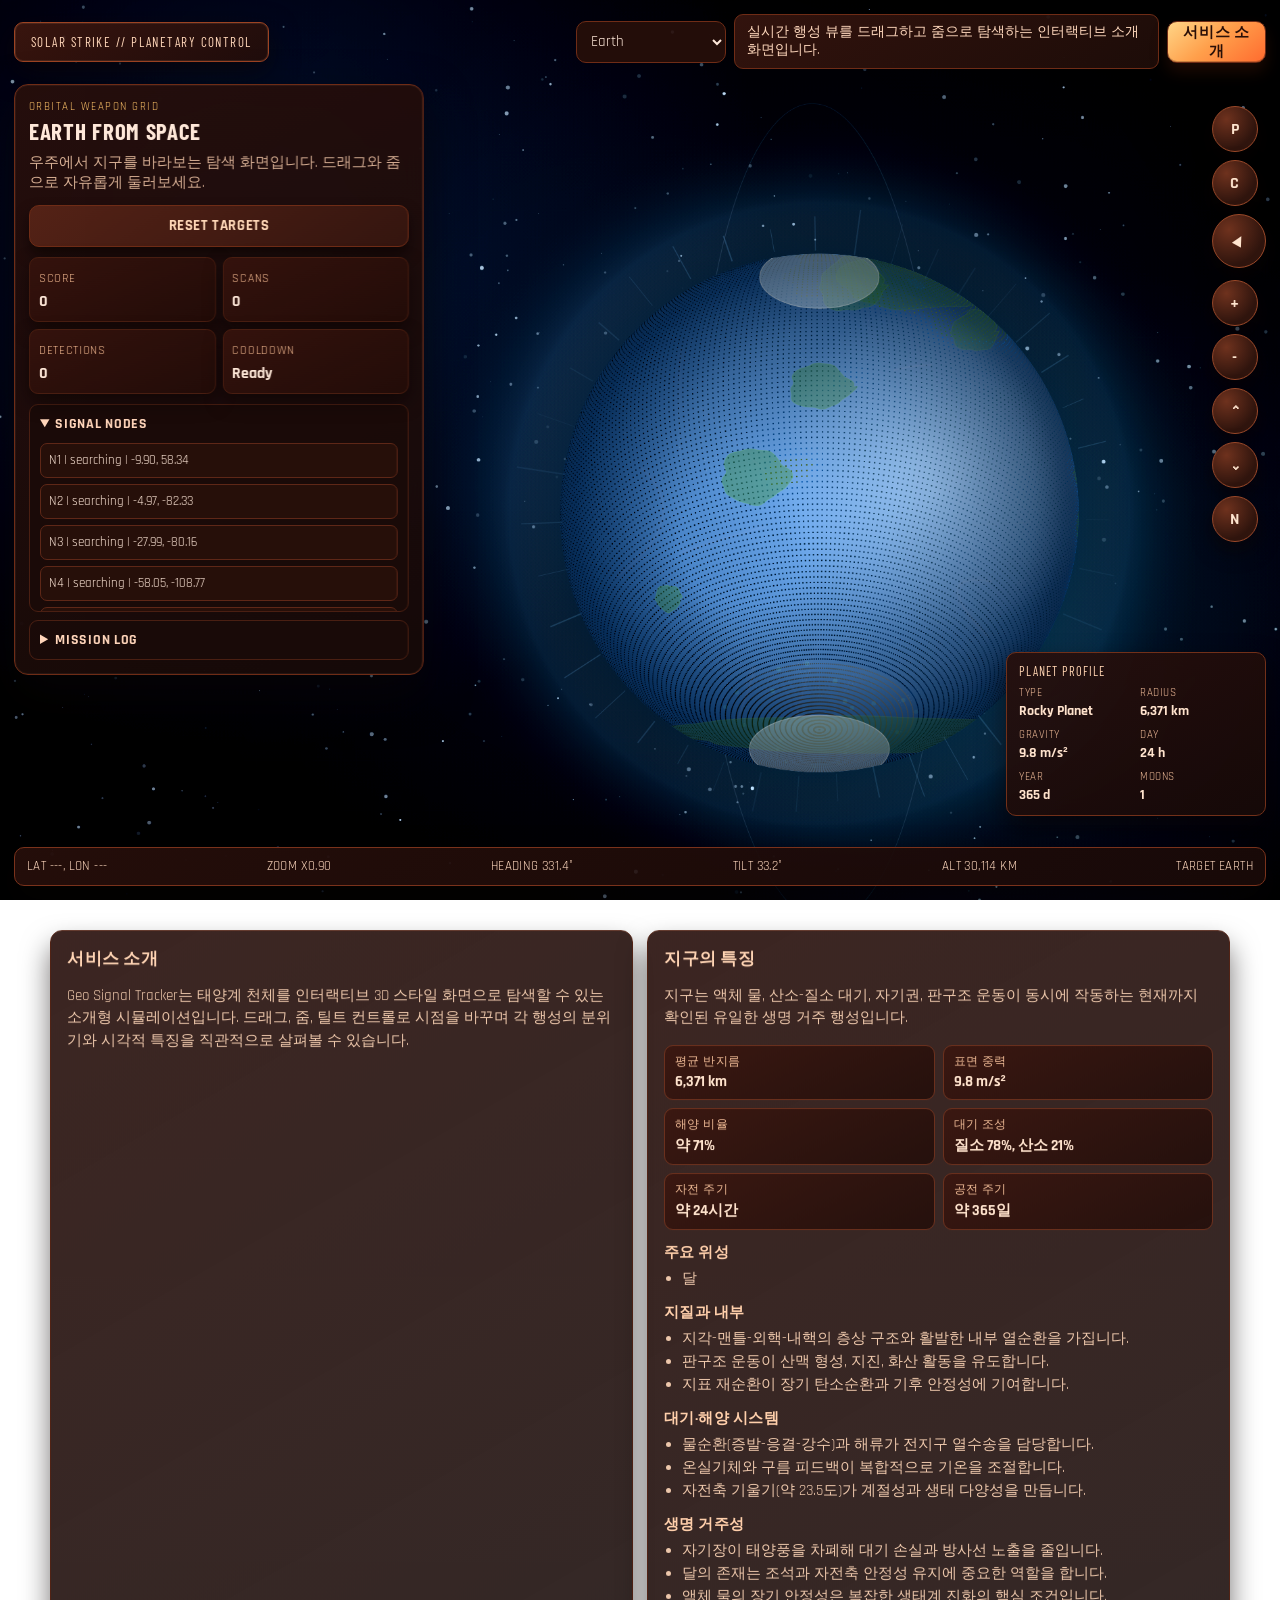
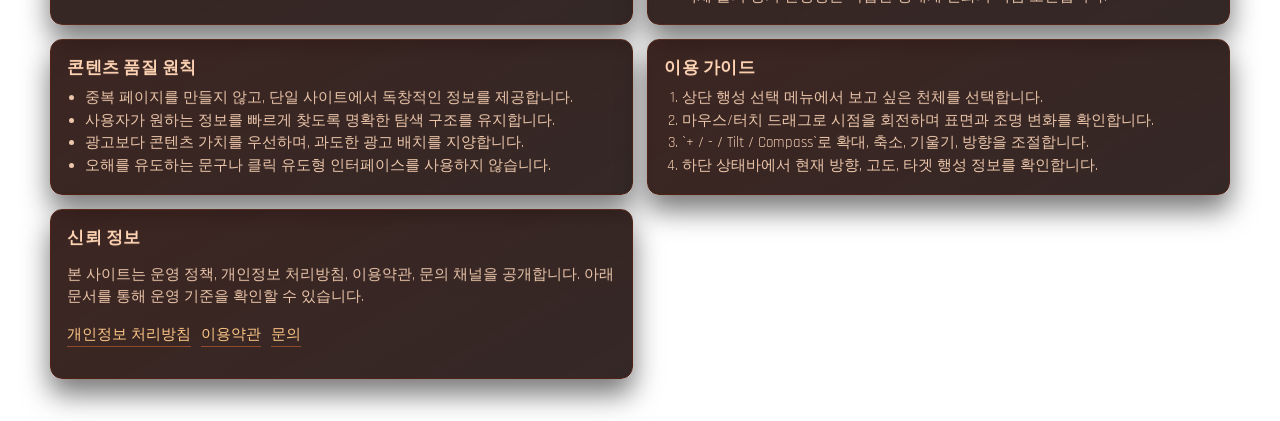
==== commit 88d7141b: "Add Sirius and Proxima star modes" ====
--- a/index.html
+++ b/index.html
@@ -33,6 +33,8 @@
         <form id="strike-form" autocomplete="off" class="search-wrap">
           <select id="planet-select" name="planet" aria-label="Select planet">
             <option value="sun">Sun</option>
+            <option value="sirius">Sirius A</option>
+            <option value="proxima">Proxima Centauri</option>
             <option value="mercury">Mercury</option>
             <option value="venus">Venus</option>
             <option value="earth" selected>Earth</option>
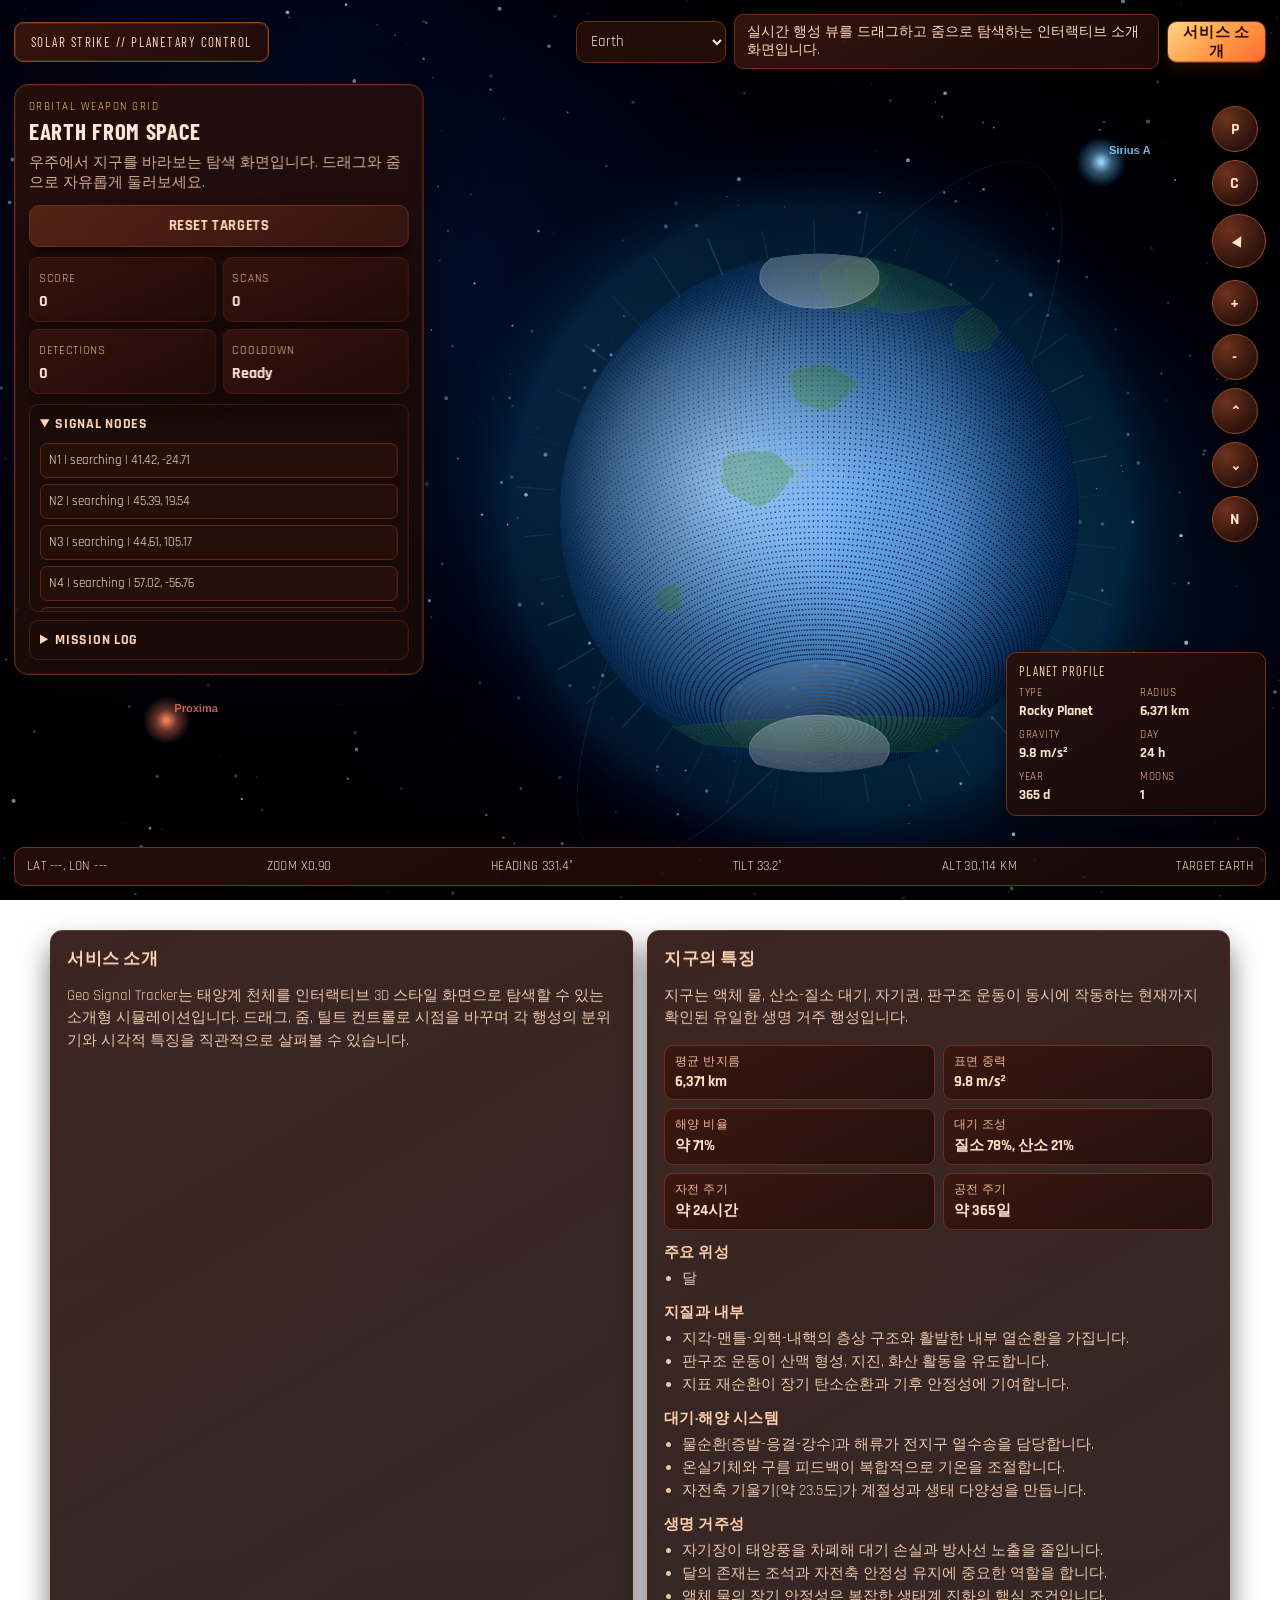
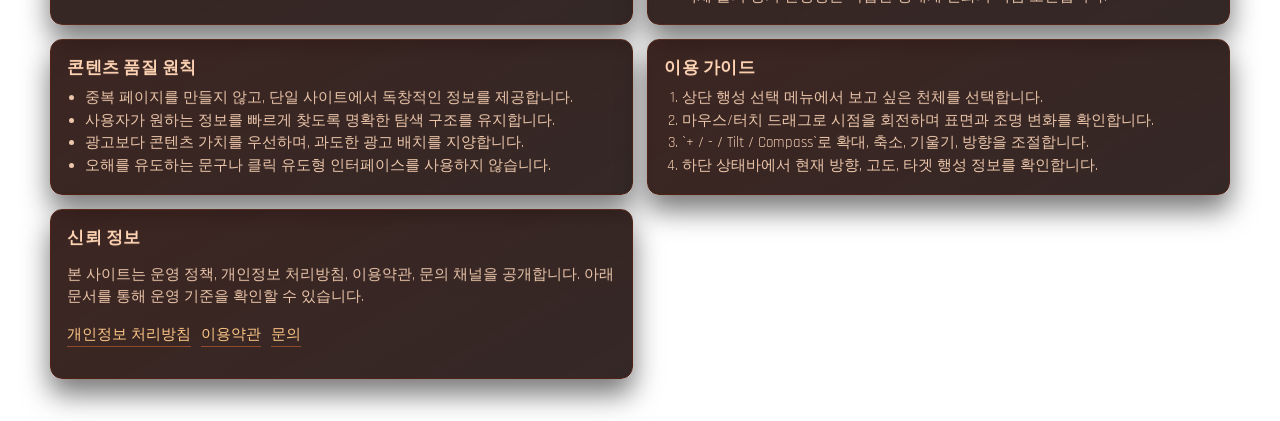
==== commit ae4d0e49: "Enable clickable background stars for star modes" ====
--- a/index.html
+++ b/index.html
@@ -33,8 +33,6 @@
         <form id="strike-form" autocomplete="off" class="search-wrap">
           <select id="planet-select" name="planet" aria-label="Select planet">
             <option value="sun">Sun</option>
-            <option value="sirius">Sirius A</option>
-            <option value="proxima">Proxima Centauri</option>
             <option value="mercury">Mercury</option>
             <option value="venus">Venus</option>
             <option value="earth" selected>Earth</option>
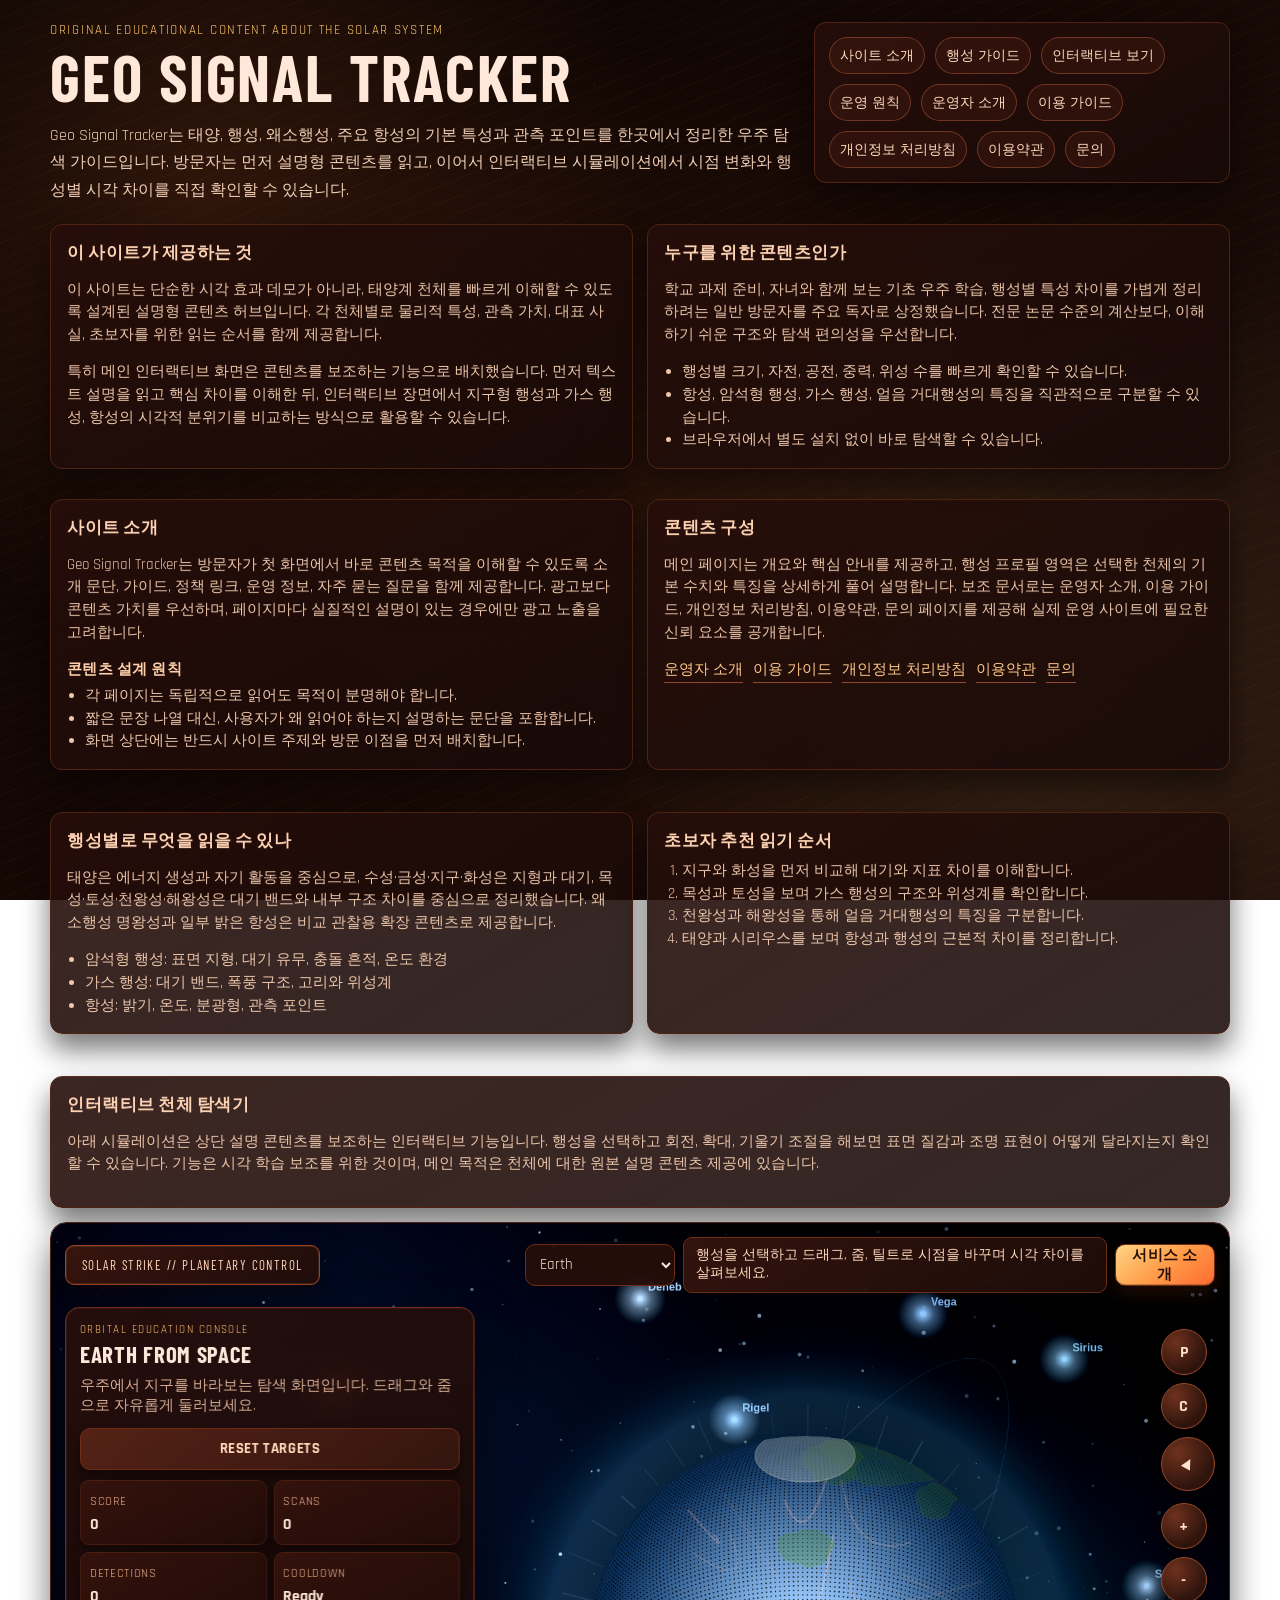
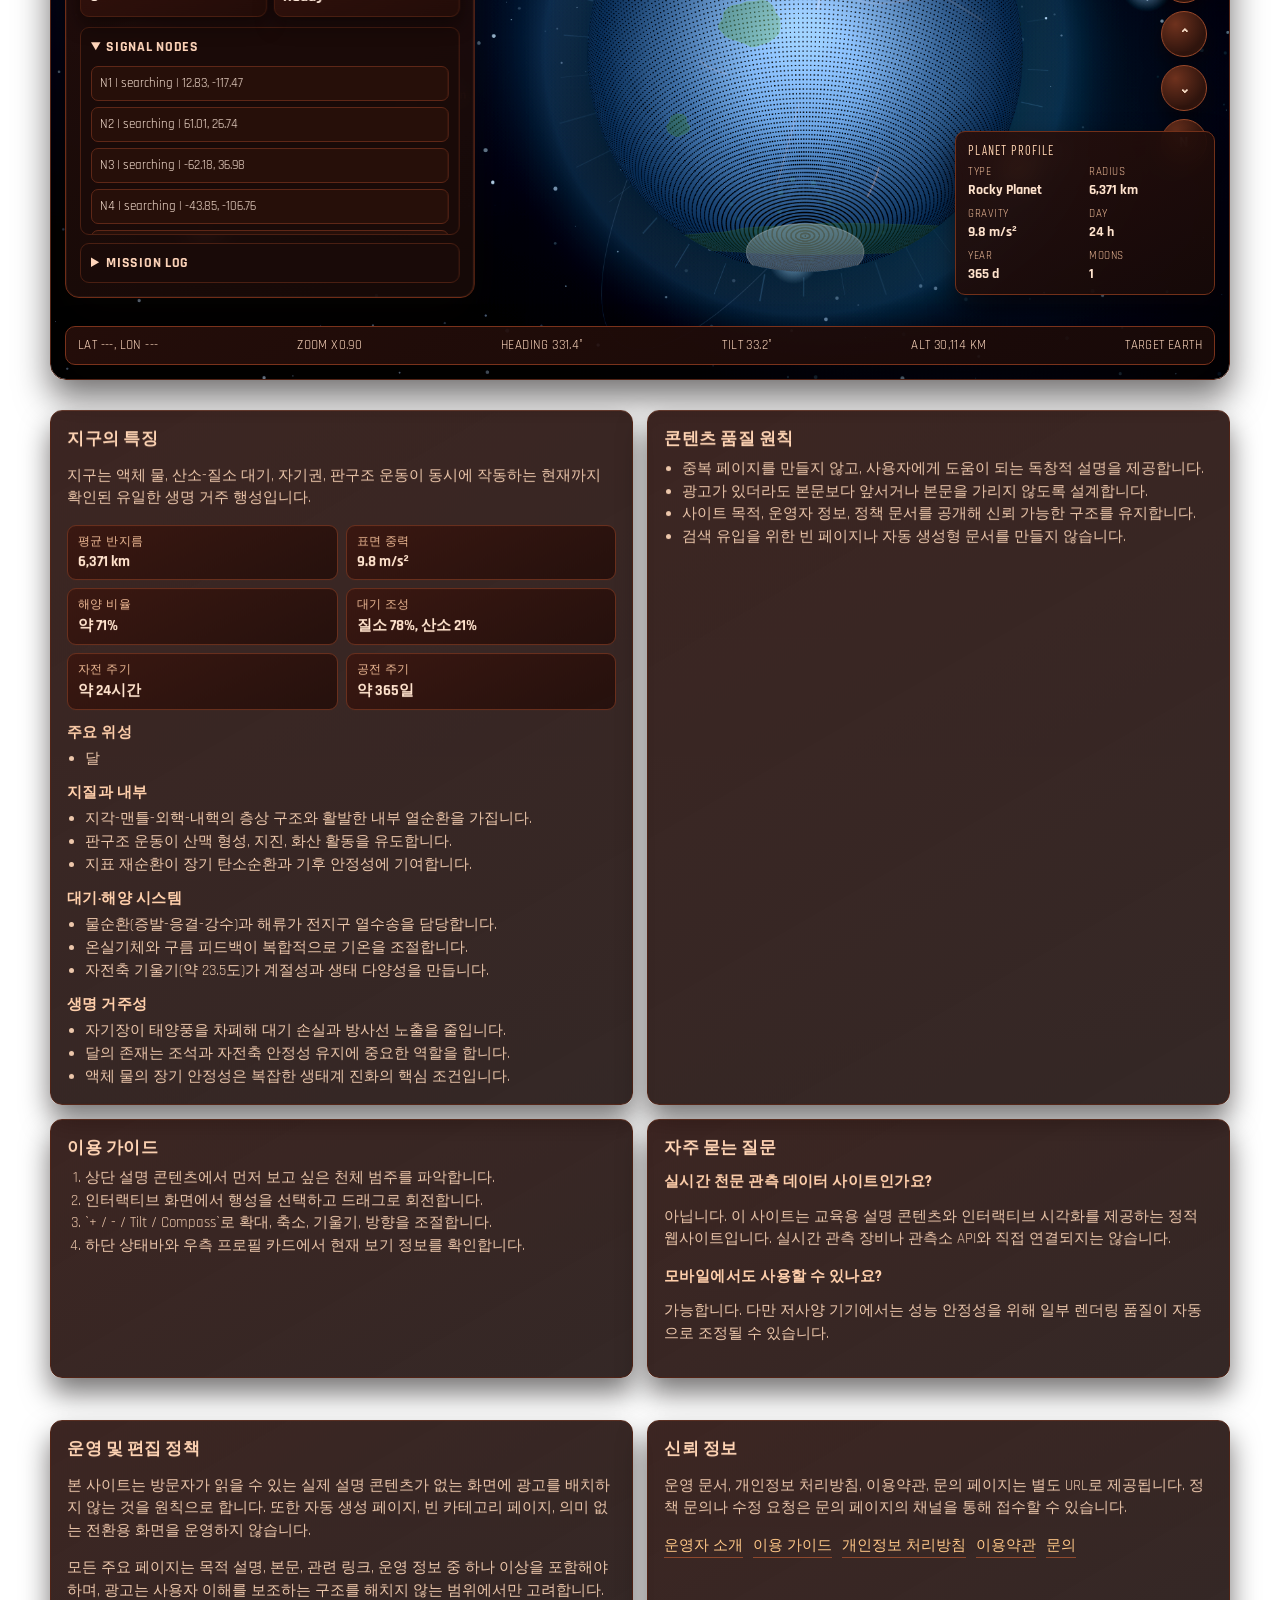
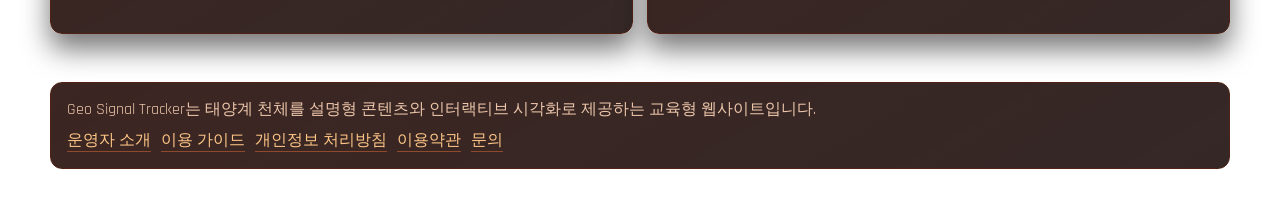
==== commit 5746114d: "Improve content structure for AdSense review" ====
--- a/index.html
+++ b/index.html
@@ -5,11 +5,12 @@
   <meta name="viewport" content="width=device-width, initial-scale=1.0" />
   <meta
     name="description"
-    content="Geo Signal Tracker는 태양계 천체를 인터랙티브 뷰로 탐색하는 소개형 시뮬레이션 웹사이트입니다."
+    content="Geo Signal Tracker는 태양계 천체를 인터랙티브 시뮬레이션과 해설형 콘텐츠로 함께 제공하는 교육형 우주 탐색 웹사이트입니다."
   />
   <meta name="robots" content="index,follow,max-image-preview:large" />
   <meta name="google-adsense-account" content="ca-pub-2915741349735828" />
-  <title>Planet Strike Console</title>
+  <link rel="canonical" href="https://intheearth.web.app/" />
+  <title>Geo Signal Tracker | 태양계 인터랙티브 가이드</title>
   <link rel="preconnect" href="https://fonts.googleapis.com" />
   <link rel="preconnect" href="https://fonts.gstatic.com" crossorigin />
   <link
@@ -17,6 +18,16 @@
     rel="stylesheet"
   />
   <link href="/style.css" rel="stylesheet" />
+  <script type="application/ld+json">
+    {
+      "@context": "https://schema.org",
+      "@type": "WebSite",
+      "name": "Geo Signal Tracker",
+      "url": "https://intheearth.web.app/",
+      "inLanguage": "ko",
+      "description": "태양계 천체를 인터랙티브 시뮬레이션과 해설형 콘텐츠로 함께 제공하는 교육형 웹사이트"
+    }
+  </script>
   <script
     async
     src="https://pagead2.googlesyndication.com/pagead/js/adsbygoogle.js?client=ca-pub-2915741349735828"
@@ -24,101 +35,220 @@
   ></script>
 </head>
 <body>
-  <main class="earth-app">
-    <section class="globe-stage panel">
-      <canvas id="globe-canvas" width="900" height="900" aria-label="interactive earth"></canvas>
-
-      <header class="top-bar">
-        <div class="brand">SOLAR STRIKE // PLANETARY CONTROL</div>
-        <form id="strike-form" autocomplete="off" class="search-wrap">
-          <select id="planet-select" name="planet" aria-label="Select planet">
-            <option value="sun">Sun</option>
-            <option value="mercury">Mercury</option>
-            <option value="venus">Venus</option>
-            <option value="earth" selected>Earth</option>
-            <option value="mars">Mars</option>
-            <option value="jupiter">Jupiter</option>
-            <option value="saturn">Saturn</option>
-            <option value="uranus">Uranus</option>
-            <option value="neptune">Neptune</option>
-            <option value="pluto">Pluto</option>
-          </select>
-          <p class="intro-chip">실시간 행성 뷰를 드래그하고 줌으로 탐색하는 인터랙티브 소개 화면입니다.</p>
-          <button id="fire-btn" type="button">서비스 소개</button>
-        </form>
-      </header>
-
-      <aside class="left-panel panel">
-        <p class="eyebrow">Orbital Weapon Grid</p>
-        <h1 id="mission-title">Earth From Space</h1>
-        <p id="mission-sub" class="sub">우주에서 지구를 바라보는 탐색 화면입니다. 드래그와 줌으로 자유롭게 둘러보세요.</p>
-
-        <form class="scan-form">
-          <button id="scan-btn" class="secondary" type="button">Reset Targets</button>
-        </form>
-
-        <div class="hud-grid">
-          <div class="stat"><span>Score</span><strong id="score">0</strong></div>
-          <div class="stat"><span>Scans</span><strong id="shots">0</strong></div>
-          <div class="stat"><span>Detections</span><strong id="hits">0</strong></div>
-          <div class="stat"><span>Cooldown</span><strong id="cooldown">Ready</strong></div>
+  <a class="skip-link" href="#main-content">본문으로 건너뛰기</a>
+
+  <header class="site-header">
+    <div class="site-header-inner">
+      <div>
+        <p class="site-kicker">Original educational content about the Solar System</p>
+        <h1 class="site-title">Geo Signal Tracker</h1>
+        <p class="site-summary">
+          Geo Signal Tracker는 태양, 행성, 왜소행성, 주요 항성의 기본 특성과 관측 포인트를
+          한곳에서 정리한 우주 탐색 가이드입니다. 방문자는 먼저 설명형 콘텐츠를 읽고,
+          이어서 인터랙티브 시뮬레이션에서 시점 변화와 행성별 시각 차이를 직접 확인할 수 있습니다.
+        </p>
+      </div>
+
+      <nav class="site-nav" aria-label="주요 탐색">
+        <a href="#why-this-site">사이트 소개</a>
+        <a href="#planet-guide">행성 가이드</a>
+        <a href="#interactive-explorer">인터랙티브 보기</a>
+        <a href="#editorial-policy">운영 원칙</a>
+        <a href="/about.html">운영자 소개</a>
+        <a href="/guide.html">이용 가이드</a>
+        <a href="/privacy.html">개인정보 처리방침</a>
+        <a href="/terms.html">이용약관</a>
+        <a href="/contact.html">문의</a>
+      </nav>
+    </div>
+  </header>
+
+  <main id="main-content" class="page-shell">
+    <section class="hero-grid">
+      <article class="content-card hero-card">
+        <h2>이 사이트가 제공하는 것</h2>
+        <p>
+          이 사이트는 단순한 시각 효과 데모가 아니라, 태양계 천체를 빠르게 이해할 수 있도록
+          설계된 설명형 콘텐츠 허브입니다. 각 천체별로 물리적 특성, 관측 가치, 대표 사실,
+          초보자를 위한 읽는 순서를 함께 제공합니다.
+        </p>
+        <p>
+          특히 메인 인터랙티브 화면은 콘텐츠를 보조하는 기능으로 배치했습니다.
+          먼저 텍스트 설명을 읽고 핵심 차이를 이해한 뒤, 인터랙티브 장면에서 지구형 행성과 가스 행성,
+          항성의 시각적 분위기를 비교하는 방식으로 활용할 수 있습니다.
+        </p>
+      </article>
+
+      <article class="content-card hero-card">
+        <h2>누구를 위한 콘텐츠인가</h2>
+        <p>
+          학교 과제 준비, 자녀와 함께 보는 기초 우주 학습, 행성별 특성 차이를 가볍게 정리하려는 일반 방문자를
+          주요 독자로 상정했습니다. 전문 논문 수준의 계산보다, 이해하기 쉬운 구조와 탐색 편의성을 우선합니다.
+        </p>
+        <ul>
+          <li>행성별 크기, 자전, 공전, 중력, 위성 수를 빠르게 확인할 수 있습니다.</li>
+          <li>항성, 암석형 행성, 가스 행성, 얼음 거대행성의 특징을 직관적으로 구분할 수 있습니다.</li>
+          <li>브라우저에서 별도 설치 없이 바로 탐색할 수 있습니다.</li>
+        </ul>
+      </article>
+    </section>
+
+    <section id="why-this-site" class="content-shell content-shell-wide">
+      <article class="content-card">
+        <h2>사이트 소개</h2>
+        <p>
+          Geo Signal Tracker는 방문자가 첫 화면에서 바로 콘텐츠 목적을 이해할 수 있도록
+          소개 문단, 가이드, 정책 링크, 운영 정보, 자주 묻는 질문을 함께 제공합니다.
+          광고보다 콘텐츠 가치를 우선하며, 페이지마다 실질적인 설명이 있는 경우에만 광고 노출을 고려합니다.
+        </p>
+        <h3>콘텐츠 설계 원칙</h3>
+        <ul>
+          <li>각 페이지는 독립적으로 읽어도 목적이 분명해야 합니다.</li>
+          <li>짧은 문장 나열 대신, 사용자가 왜 읽어야 하는지 설명하는 문단을 포함합니다.</li>
+          <li>화면 상단에는 반드시 사이트 주제와 방문 이점을 먼저 배치합니다.</li>
+        </ul>
+      </article>
+
+      <article class="content-card">
+        <h2>콘텐츠 구성</h2>
+        <p>
+          메인 페이지는 개요와 핵심 안내를 제공하고, 행성 프로필 영역은 선택한 천체의 기본 수치와 특징을
+          상세하게 풀어 설명합니다. 보조 문서로는 운영자 소개, 이용 가이드, 개인정보 처리방침, 이용약관,
+          문의 페이지를 제공해 실제 운영 사이트에 필요한 신뢰 요소를 공개합니다.
+        </p>
+        <p class="policy-links">
+          <a href="/about.html">운영자 소개</a>
+          <a href="/guide.html">이용 가이드</a>
+          <a href="/privacy.html">개인정보 처리방침</a>
+          <a href="/terms.html">이용약관</a>
+          <a href="/contact.html">문의</a>
+        </p>
+      </article>
+    </section>
+
+    <section id="planet-guide" class="content-shell content-shell-wide">
+      <article class="content-card">
+        <h2>행성별로 무엇을 읽을 수 있나</h2>
+        <p>
+          태양은 에너지 생성과 자기 활동을 중심으로, 수성·금성·지구·화성은 지형과 대기,
+          목성·토성·천왕성·해왕성은 대기 밴드와 내부 구조 차이를 중심으로 정리했습니다.
+          왜소행성 명왕성과 일부 밝은 항성은 비교 관찰용 확장 콘텐츠로 제공합니다.
+        </p>
+        <ul>
+          <li>암석형 행성: 표면 지형, 대기 유무, 충돌 흔적, 온도 환경</li>
+          <li>가스 행성: 대기 밴드, 폭풍 구조, 고리와 위성계</li>
+          <li>항성: 밝기, 온도, 분광형, 관측 포인트</li>
+        </ul>
+      </article>
+
+      <article class="content-card">
+        <h2>초보자 추천 읽기 순서</h2>
+        <ol>
+          <li>지구와 화성을 먼저 비교해 대기와 지표 차이를 이해합니다.</li>
+          <li>목성과 토성을 보며 가스 행성의 구조와 위성계를 확인합니다.</li>
+          <li>천왕성과 해왕성을 통해 얼음 거대행성의 특징을 구분합니다.</li>
+          <li>태양과 시리우스를 보며 항성과 행성의 근본적 차이를 정리합니다.</li>
+        </ol>
+      </article>
+    </section>
+
+    <section id="interactive-explorer" class="interactive-section">
+      <div class="interactive-intro content-card">
+        <h2>인터랙티브 천체 탐색기</h2>
+        <p>
+          아래 시뮬레이션은 상단 설명 콘텐츠를 보조하는 인터랙티브 기능입니다.
+          행성을 선택하고 회전, 확대, 기울기 조절을 해보면 표면 질감과 조명 표현이 어떻게 달라지는지 확인할 수 있습니다.
+          기능은 시각 학습 보조를 위한 것이며, 메인 목적은 천체에 대한 원본 설명 콘텐츠 제공에 있습니다.
+        </p>
+      </div>
+
+      <section class="globe-stage panel">
+        <canvas id="globe-canvas" width="900" height="900" aria-label="interactive earth"></canvas>
+
+        <header class="top-bar">
+          <div class="brand">SOLAR STRIKE // PLANETARY CONTROL</div>
+          <form id="strike-form" autocomplete="off" class="search-wrap">
+            <select id="planet-select" name="planet" aria-label="Select planet">
+              <option value="sun">Sun</option>
+              <option value="mercury">Mercury</option>
+              <option value="venus">Venus</option>
+              <option value="earth" selected>Earth</option>
+              <option value="mars">Mars</option>
+              <option value="jupiter">Jupiter</option>
+              <option value="saturn">Saturn</option>
+              <option value="uranus">Uranus</option>
+              <option value="neptune">Neptune</option>
+              <option value="pluto">Pluto</option>
+            </select>
+            <p class="intro-chip">행성을 선택하고 드래그, 줌, 틸트로 시점을 바꾸며 시각 차이를 살펴보세요.</p>
+            <button id="fire-btn" type="button">서비스 소개</button>
+          </form>
+        </header>
+
+        <aside class="left-panel panel">
+          <p class="eyebrow">Orbital Education Console</p>
+          <h2 id="mission-title">Earth From Space</h2>
+          <p id="mission-sub" class="sub">우주에서 지구를 바라보는 탐색 화면입니다. 드래그와 줌으로 자유롭게 둘러보세요.</p>
+
+          <form class="scan-form">
+            <button id="scan-btn" class="secondary" type="button">Reset Targets</button>
+          </form>
+
+          <div class="hud-grid">
+            <div class="stat"><span>Score</span><strong id="score">0</strong></div>
+            <div class="stat"><span>Scans</span><strong id="shots">0</strong></div>
+            <div class="stat"><span>Detections</span><strong id="hits">0</strong></div>
+            <div class="stat"><span>Cooldown</span><strong id="cooldown">Ready</strong></div>
+          </div>
+
+          <details class="drawer" open>
+            <summary>Signal Nodes</summary>
+            <ul id="node-list"></ul>
+          </details>
+
+          <details class="drawer">
+            <summary>Mission Log</summary>
+            <ul id="log"></ul>
+          </details>
+        </aside>
+
+        <div class="map-tools">
+          <button id="drag-mode" aria-label="Toggle drag target">P</button>
+          <button id="cinema-mode" aria-label="Toggle cinema mode">C</button>
+          <button id="compass-btn" aria-label="Reset north">
+            <span id="compass-needle">▲</span>
+          </button>
+          <button id="zoom-in" aria-label="Zoom in">+</button>
+          <button id="zoom-out" aria-label="Zoom out">-</button>
+          <button id="tilt-up" aria-label="Tilt up">⌃</button>
+          <button id="tilt-down" aria-label="Tilt down">⌄</button>
+          <button id="reset-view" aria-label="Reset view">N</button>
         </div>
 
-        <details class="drawer" open>
-          <summary>Signal Nodes</summary>
-          <ul id="node-list"></ul>
-        </details>
-
-        <details class="drawer">
-          <summary>Mission Log</summary>
-          <ul id="log"></ul>
-        </details>
-      </aside>
-
-      <div class="map-tools">
-        <button id="drag-mode" aria-label="Toggle drag target">P</button>
-        <button id="cinema-mode" aria-label="Toggle cinema mode">C</button>
-        <button id="compass-btn" aria-label="Reset north">
-          <span id="compass-needle">▲</span>
-        </button>
-        <button id="zoom-in" aria-label="Zoom in">+</button>
-        <button id="zoom-out" aria-label="Zoom out">-</button>
-        <button id="tilt-up" aria-label="Tilt up">⌃</button>
-        <button id="tilt-down" aria-label="Tilt down">⌄</button>
-        <button id="reset-view" aria-label="Reset view">N</button>
-      </div>
-
-      <aside id="planet-info" class="planet-info panel">
-        <p class="planet-info-title">Planet Profile</p>
-        <div class="planet-info-grid">
-          <div><span>Type</span><strong id="info-type">-</strong></div>
-          <div><span>Radius</span><strong id="info-radius">-</strong></div>
-          <div><span>Gravity</span><strong id="info-gravity">-</strong></div>
-          <div><span>Day</span><strong id="info-day">-</strong></div>
-          <div><span>Year</span><strong id="info-year">-</strong></div>
-          <div><span>Moons</span><strong id="info-moons">-</strong></div>
-        </div>
-      </aside>
-
-      <footer class="status-bar">
-        <span id="view-coord">Lat ---, Lon ---</span>
-        <span id="view-zoom">Zoom x1.00</span>
-        <span id="view-heading">Heading ---</span>
-        <span id="view-tilt">Tilt ---</span>
-        <span id="view-alt">Alt --- km</span>
-        <span id="view-target">Target Earth</span>
-      </footer>
+        <aside id="planet-info" class="planet-info panel">
+          <p class="planet-info-title">Planet Profile</p>
+          <div class="planet-info-grid">
+            <div><span>Type</span><strong id="info-type">-</strong></div>
+            <div><span>Radius</span><strong id="info-radius">-</strong></div>
+            <div><span>Gravity</span><strong id="info-gravity">-</strong></div>
+            <div><span>Day</span><strong id="info-day">-</strong></div>
+            <div><span>Year</span><strong id="info-year">-</strong></div>
+            <div><span>Moons</span><strong id="info-moons">-</strong></div>
+          </div>
+        </aside>
+
+        <footer class="status-bar">
+          <span id="view-coord">Lat ---, Lon ---</span>
+          <span id="view-zoom">Zoom x1.00</span>
+          <span id="view-heading">Heading ---</span>
+          <span id="view-tilt">Tilt ---</span>
+          <span id="view-alt">Alt --- km</span>
+          <span id="view-target">Target Earth</span>
+        </footer>
+      </section>
     </section>
 
     <section class="content-shell">
-      <article class="content-card">
-        <h2>서비스 소개</h2>
-        <p>
-          Geo Signal Tracker는 태양계 천체를 인터랙티브 3D 스타일 화면으로 탐색할 수 있는 소개형 시뮬레이션입니다.
-          드래그, 줌, 틸트 컨트롤로 시점을 바꾸며 각 행성의 분위기와 시각적 특징을 직관적으로 살펴볼 수 있습니다.
-        </p>
-      </article>
-
       <article class="content-card" id="planet-feature-card">
         <h2 id="planet-feature-title">지구의 특징</h2>
         <p id="planet-feature-intro">
@@ -131,30 +261,59 @@
       <article class="content-card">
         <h2>콘텐츠 품질 원칙</h2>
         <ul>
-          <li>중복 페이지를 만들지 않고, 단일 사이트에서 독창적인 정보를 제공합니다.</li>
-          <li>사용자가 원하는 정보를 빠르게 찾도록 명확한 탐색 구조를 유지합니다.</li>
-          <li>광고보다 콘텐츠 가치를 우선하며, 과도한 광고 배치를 지양합니다.</li>
-          <li>오해를 유도하는 문구나 클릭 유도형 인터페이스를 사용하지 않습니다.</li>
+          <li>중복 페이지를 만들지 않고, 사용자에게 도움이 되는 독창적 설명을 제공합니다.</li>
+          <li>광고가 있더라도 본문보다 앞서거나 본문을 가리지 않도록 설계합니다.</li>
+          <li>사이트 목적, 운영자 정보, 정책 문서를 공개해 신뢰 가능한 구조를 유지합니다.</li>
+          <li>검색 유입을 위한 빈 페이지나 자동 생성형 문서를 만들지 않습니다.</li>
         </ul>
       </article>
 
       <article class="content-card">
         <h2>이용 가이드</h2>
         <ol>
-          <li>상단 행성 선택 메뉴에서 보고 싶은 천체를 선택합니다.</li>
-          <li>마우스/터치 드래그로 시점을 회전하며 표면과 조명 변화를 확인합니다.</li>
+          <li>상단 설명 콘텐츠에서 먼저 보고 싶은 천체 범주를 파악합니다.</li>
+          <li>인터랙티브 화면에서 행성을 선택하고 드래그로 회전합니다.</li>
           <li>`+ / - / Tilt / Compass`로 확대, 축소, 기울기, 방향을 조절합니다.</li>
-          <li>하단 상태바에서 현재 방향, 고도, 타겟 행성 정보를 확인합니다.</li>
+          <li>하단 상태바와 우측 프로필 카드에서 현재 보기 정보를 확인합니다.</li>
         </ol>
       </article>
 
       <article class="content-card">
+        <h2>자주 묻는 질문</h2>
+        <h3>실시간 천문 관측 데이터 사이트인가요?</h3>
+        <p>
+          아닙니다. 이 사이트는 교육용 설명 콘텐츠와 인터랙티브 시각화를 제공하는 정적 웹사이트입니다.
+          실시간 관측 장비나 관측소 API와 직접 연결되지는 않습니다.
+        </p>
+        <h3>모바일에서도 사용할 수 있나요?</h3>
+        <p>
+          가능합니다. 다만 저사양 기기에서는 성능 안정성을 위해 일부 렌더링 품질이 자동으로 조정될 수 있습니다.
+        </p>
+      </article>
+    </section>
+
+    <section id="editorial-policy" class="content-shell content-shell-wide">
+      <article class="content-card">
+        <h2>운영 및 편집 정책</h2>
+        <p>
+          본 사이트는 방문자가 읽을 수 있는 실제 설명 콘텐츠가 없는 화면에 광고를 배치하지 않는 것을 원칙으로 합니다.
+          또한 자동 생성 페이지, 빈 카테고리 페이지, 의미 없는 전환용 화면을 운영하지 않습니다.
+        </p>
+        <p>
+          모든 주요 페이지는 목적 설명, 본문, 관련 링크, 운영 정보 중 하나 이상을 포함해야 하며,
+          광고는 사용자 이해를 보조하는 구조를 해치지 않는 범위에서만 고려합니다.
+        </p>
+      </article>
+
+      <article class="content-card">
         <h2>신뢰 정보</h2>
         <p>
-          본 사이트는 운영 정책, 개인정보 처리방침, 이용약관, 문의 채널을 공개합니다.
-          아래 문서를 통해 운영 기준을 확인할 수 있습니다.
+          운영 문서, 개인정보 처리방침, 이용약관, 문의 페이지는 별도 URL로 제공됩니다.
+          정책 문의나 수정 요청은 문의 페이지의 채널을 통해 접수할 수 있습니다.
         </p>
         <p class="policy-links">
+          <a href="/about.html">운영자 소개</a>
+          <a href="/guide.html">이용 가이드</a>
           <a href="/privacy.html">개인정보 처리방침</a>
           <a href="/terms.html">이용약관</a>
           <a href="/contact.html">문의</a>
@@ -163,6 +322,17 @@
     </section>
   </main>
 
+  <footer class="site-footer">
+    <p>Geo Signal Tracker는 태양계 천체를 설명형 콘텐츠와 인터랙티브 시각화로 제공하는 교육형 웹사이트입니다.</p>
+    <p class="policy-links">
+      <a href="/about.html">운영자 소개</a>
+      <a href="/guide.html">이용 가이드</a>
+      <a href="/privacy.html">개인정보 처리방침</a>
+      <a href="/terms.html">이용약관</a>
+      <a href="/contact.html">문의</a>
+    </p>
+  </footer>
+
   <script defer src="/main.js"></script>
 </body>
 </html>
--- a/style.css
+++ b/style.css
@@ -591,3 +591,173 @@
     grid-template-columns: 1fr;
   }
 }
+
+.skip-link {
+  position: absolute;
+  left: 12px;
+  top: -44px;
+  padding: 10px 14px;
+  border-radius: 8px;
+  background: #ffd586;
+  color: #2a0f07;
+  font-weight: 700;
+  z-index: 40;
+}
+
+.skip-link:focus {
+  top: 12px;
+}
+
+.page-shell {
+  width: min(1180px, 94vw);
+  margin: 0 auto 48px;
+}
+
+.site-header {
+  width: min(1180px, 94vw);
+  margin: 22px auto 0;
+}
+
+.site-header-inner {
+  display: grid;
+  grid-template-columns: minmax(0, 1.8fr) minmax(280px, 1fr);
+  gap: 16px;
+  align-items: start;
+}
+
+.site-kicker {
+  margin: 0 0 8px;
+  color: var(--accent-2);
+  font-size: 0.82rem;
+  letter-spacing: 0.13em;
+  text-transform: uppercase;
+}
+
+.site-title {
+  margin: 0;
+  font-family: "Barlow Condensed", "Rajdhani", sans-serif;
+  font-size: clamp(2.1rem, 5vw, 4rem);
+  line-height: 0.95;
+  letter-spacing: 0.03em;
+  text-transform: uppercase;
+}
+
+.site-summary {
+  max-width: 780px;
+  margin: 14px 0 0;
+  color: #f1cfb6;
+  font-size: 1.02rem;
+  line-height: 1.68;
+}
+
+.site-nav {
+  display: flex;
+  flex-wrap: wrap;
+  gap: 10px;
+  padding: 14px;
+  border: 1px solid #522315;
+  border-radius: 12px;
+  background: linear-gradient(150deg, rgba(39, 14, 10, 0.9), rgba(24, 10, 8, 0.88));
+  box-shadow: 0 15px 28px rgba(8, 4, 3, 0.55);
+}
+
+.site-nav a {
+  color: #ffd8bc;
+  text-decoration: none;
+  padding: 8px 10px;
+  border: 1px solid rgba(143, 73, 45, 0.66);
+  border-radius: 999px;
+  background: rgba(58, 22, 15, 0.66);
+  font-size: 0.88rem;
+}
+
+.hero-grid {
+  margin-top: 20px;
+  display: grid;
+  grid-template-columns: repeat(2, minmax(0, 1fr));
+  gap: 14px;
+}
+
+.hero-card {
+  min-height: 100%;
+}
+
+.content-shell-wide {
+  grid-template-columns: repeat(2, minmax(0, 1fr));
+}
+
+.interactive-section {
+  margin-top: 24px;
+}
+
+.interactive-intro {
+  margin-bottom: 14px;
+}
+
+.interactive-section .globe-stage {
+  min-height: 84vh;
+  border: 1px solid #522315;
+  border-radius: 16px;
+  box-shadow: 0 18px 34px rgba(8, 4, 3, 0.56);
+}
+
+.interactive-section #globe-canvas {
+  height: 84vh;
+}
+
+.left-panel h2 {
+  margin: 3px 0 8px;
+  font-size: 1.44rem;
+  font-family: "Barlow Condensed", "Rajdhani", sans-serif;
+  letter-spacing: 0.03em;
+  text-transform: uppercase;
+}
+
+.site-footer {
+  width: min(1180px, 94vw);
+  margin: 0 auto 40px;
+  padding: 16px;
+  border: 1px solid #522315;
+  border-radius: 12px;
+  background: linear-gradient(150deg, rgba(39, 14, 10, 0.9), rgba(24, 10, 8, 0.88));
+  color: #edc7ab;
+}
+
+.site-footer p {
+  margin: 0;
+}
+
+.site-footer p + p {
+  margin-top: 10px;
+}
+
+.simple-page {
+  width: min(980px, 94vw);
+  margin: 24px auto 40px;
+}
+
+.simple-page .content-card + .content-card {
+  margin-top: 14px;
+}
+
+@media (max-width: 980px) {
+  .site-header-inner,
+  .hero-grid,
+  .content-shell-wide {
+    grid-template-columns: 1fr;
+  }
+
+  .page-shell,
+  .site-header,
+  .site-footer {
+    width: min(96vw, 720px);
+  }
+
+  .interactive-section .globe-stage {
+    min-height: 92vh;
+  }
+
+  .interactive-section #globe-canvas {
+    height: 92vh;
+  }
+}
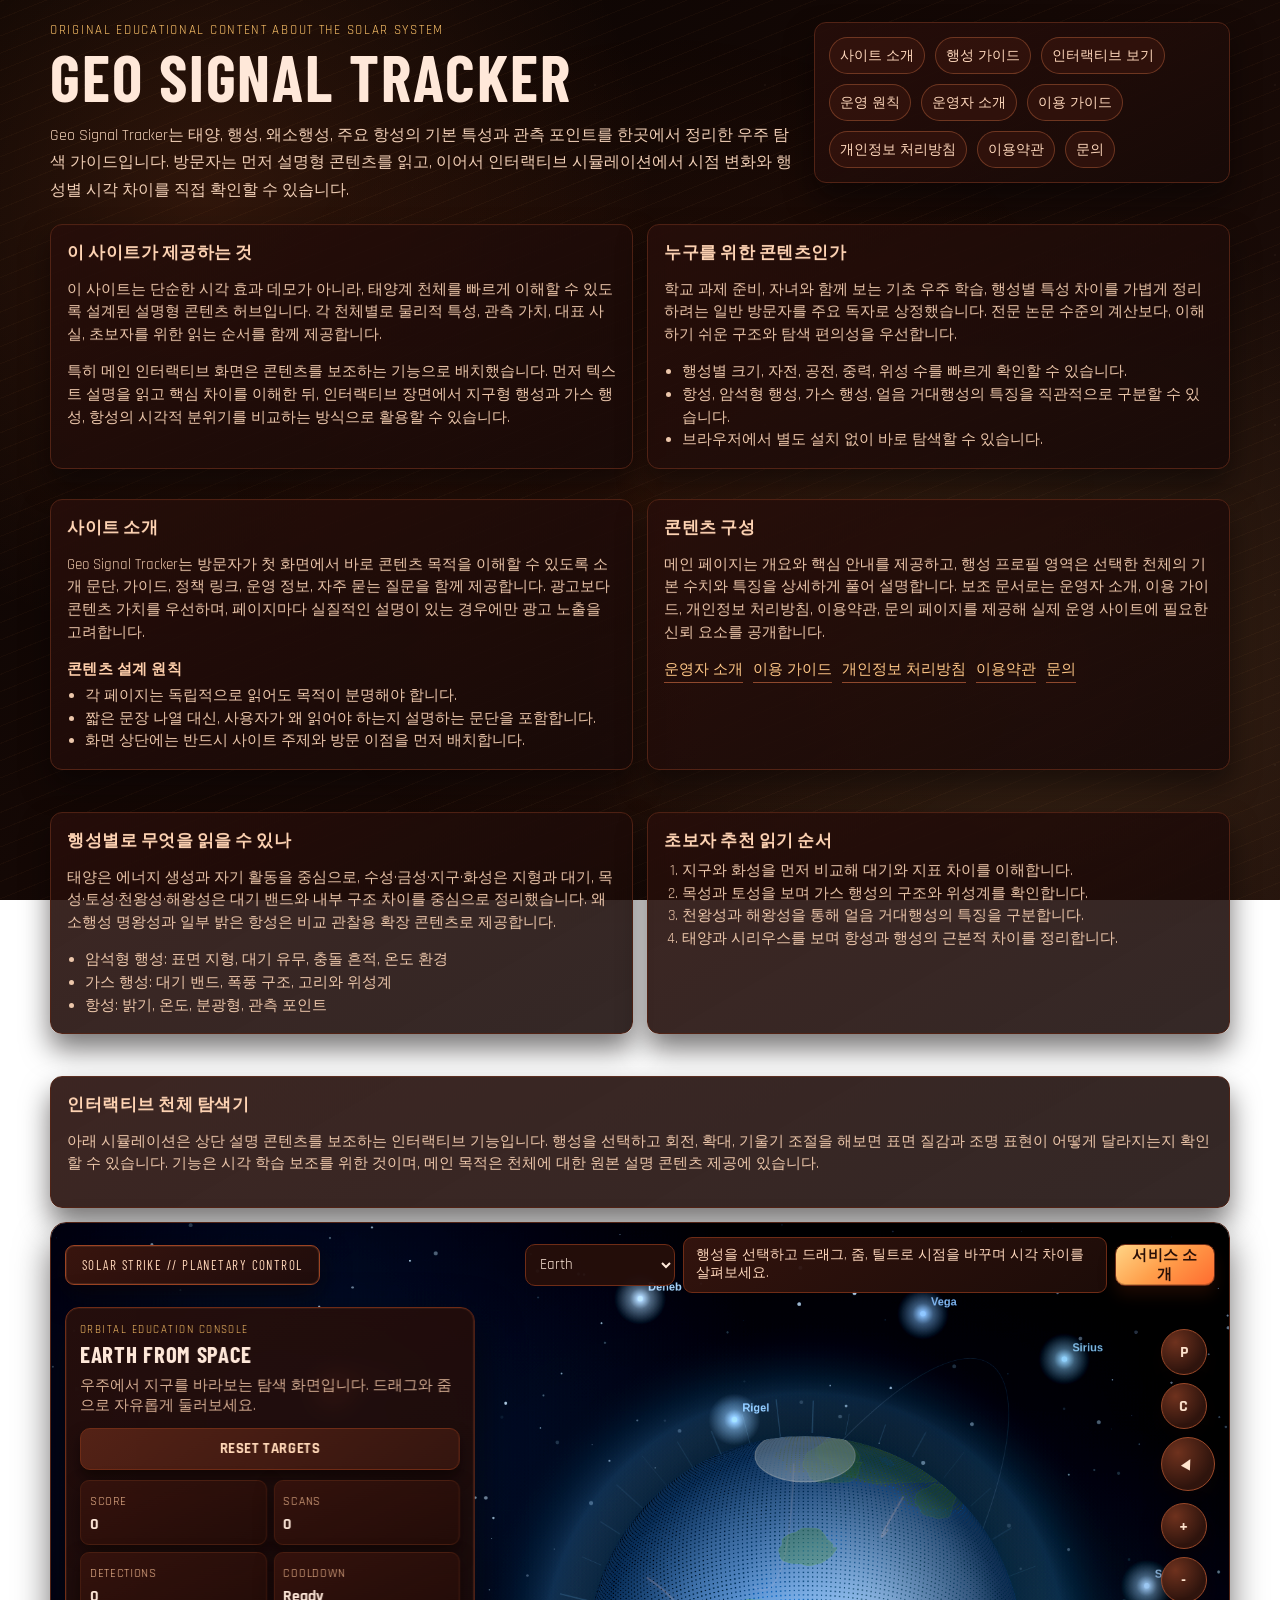
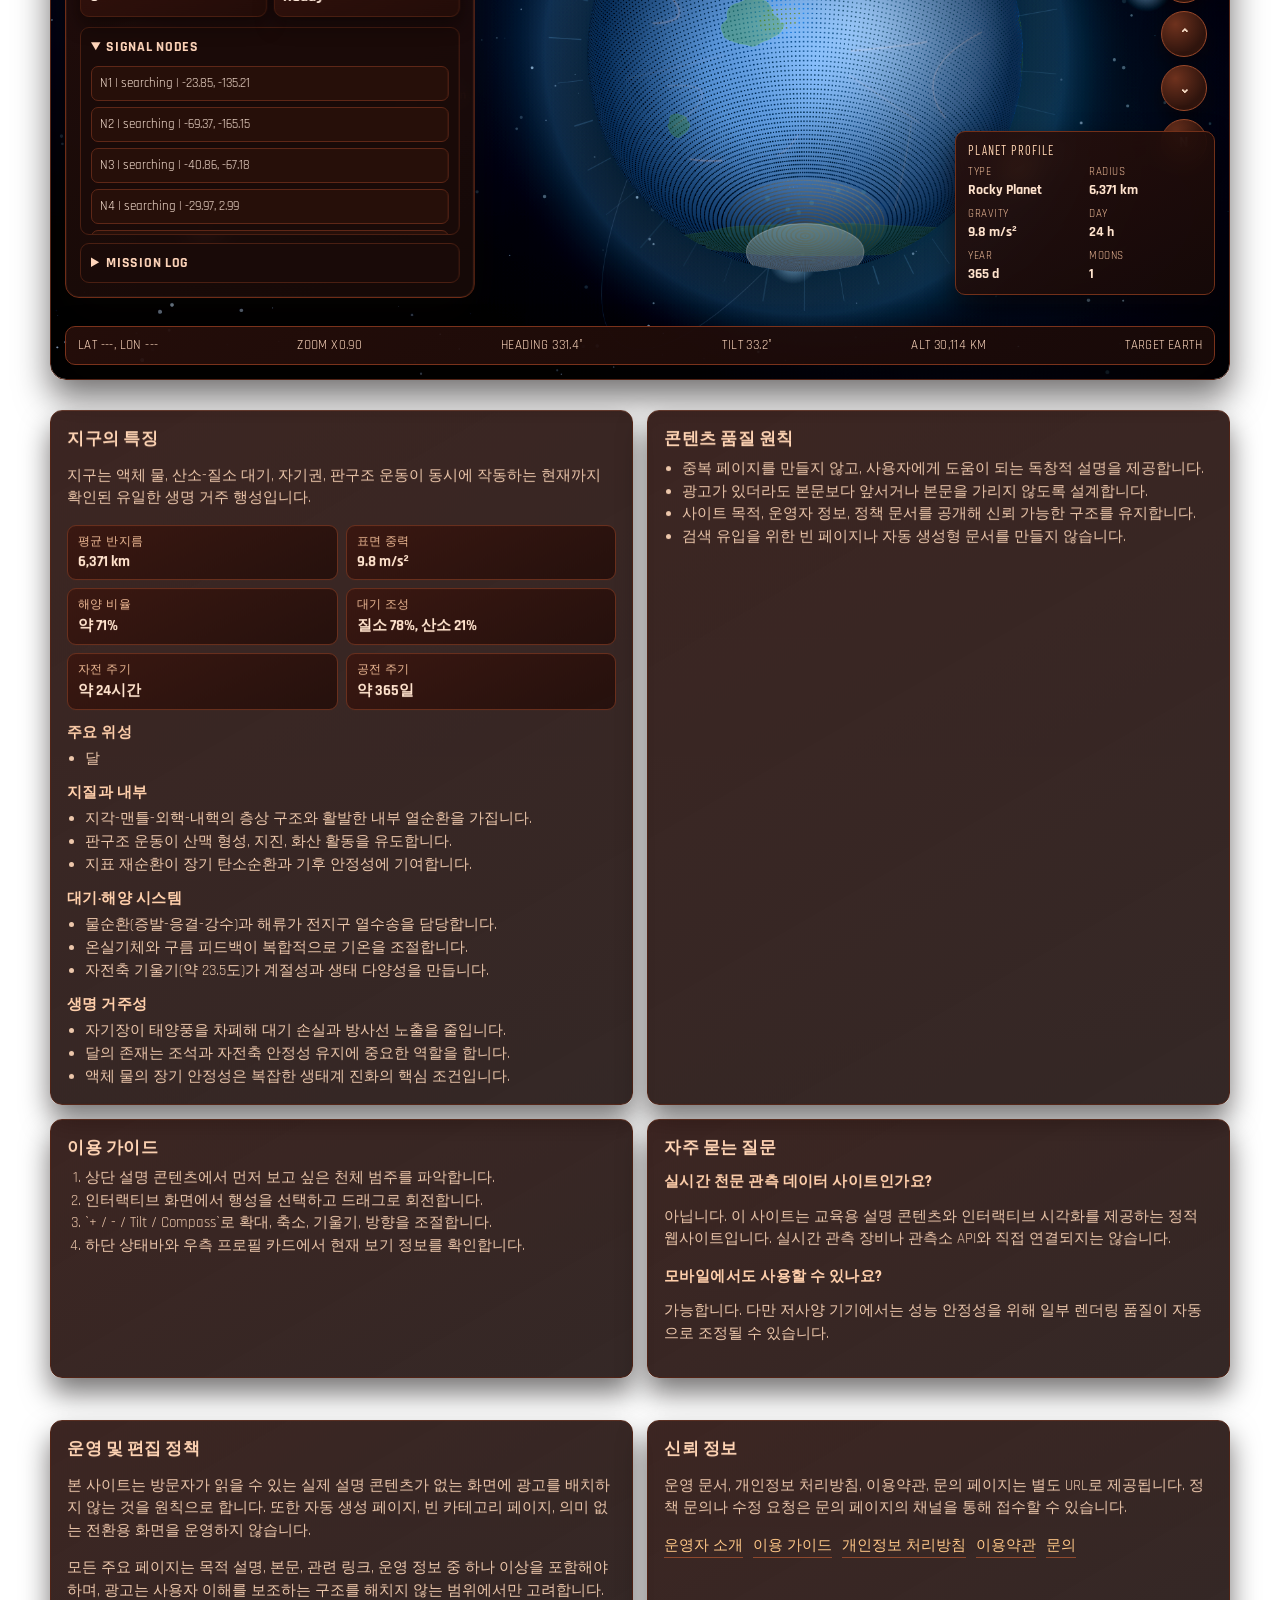
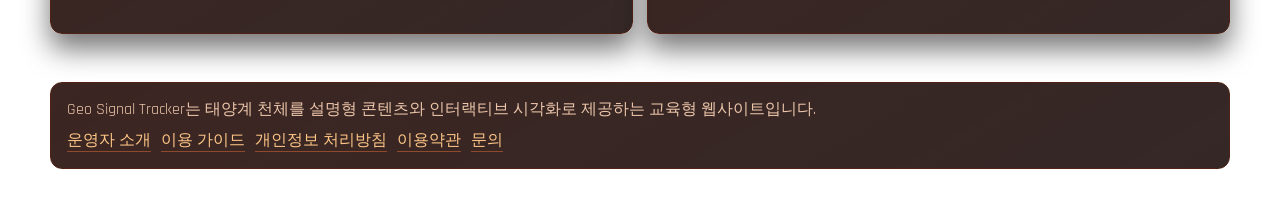
==== commit fd98a4e2: "Add black hole and Oort cloud modes" ====
--- a/index.html
+++ b/index.html
@@ -179,6 +179,8 @@
               <option value="uranus">Uranus</option>
               <option value="neptune">Neptune</option>
               <option value="pluto">Pluto</option>
+              <option value="blackhole">Black Hole</option>
+              <option value="oort">Oort Cloud</option>
             </select>
             <p class="intro-chip">행성을 선택하고 드래그, 줌, 틸트로 시점을 바꾸며 시각 차이를 살펴보세요.</p>
             <button id="fire-btn" type="button">서비스 소개</button>
